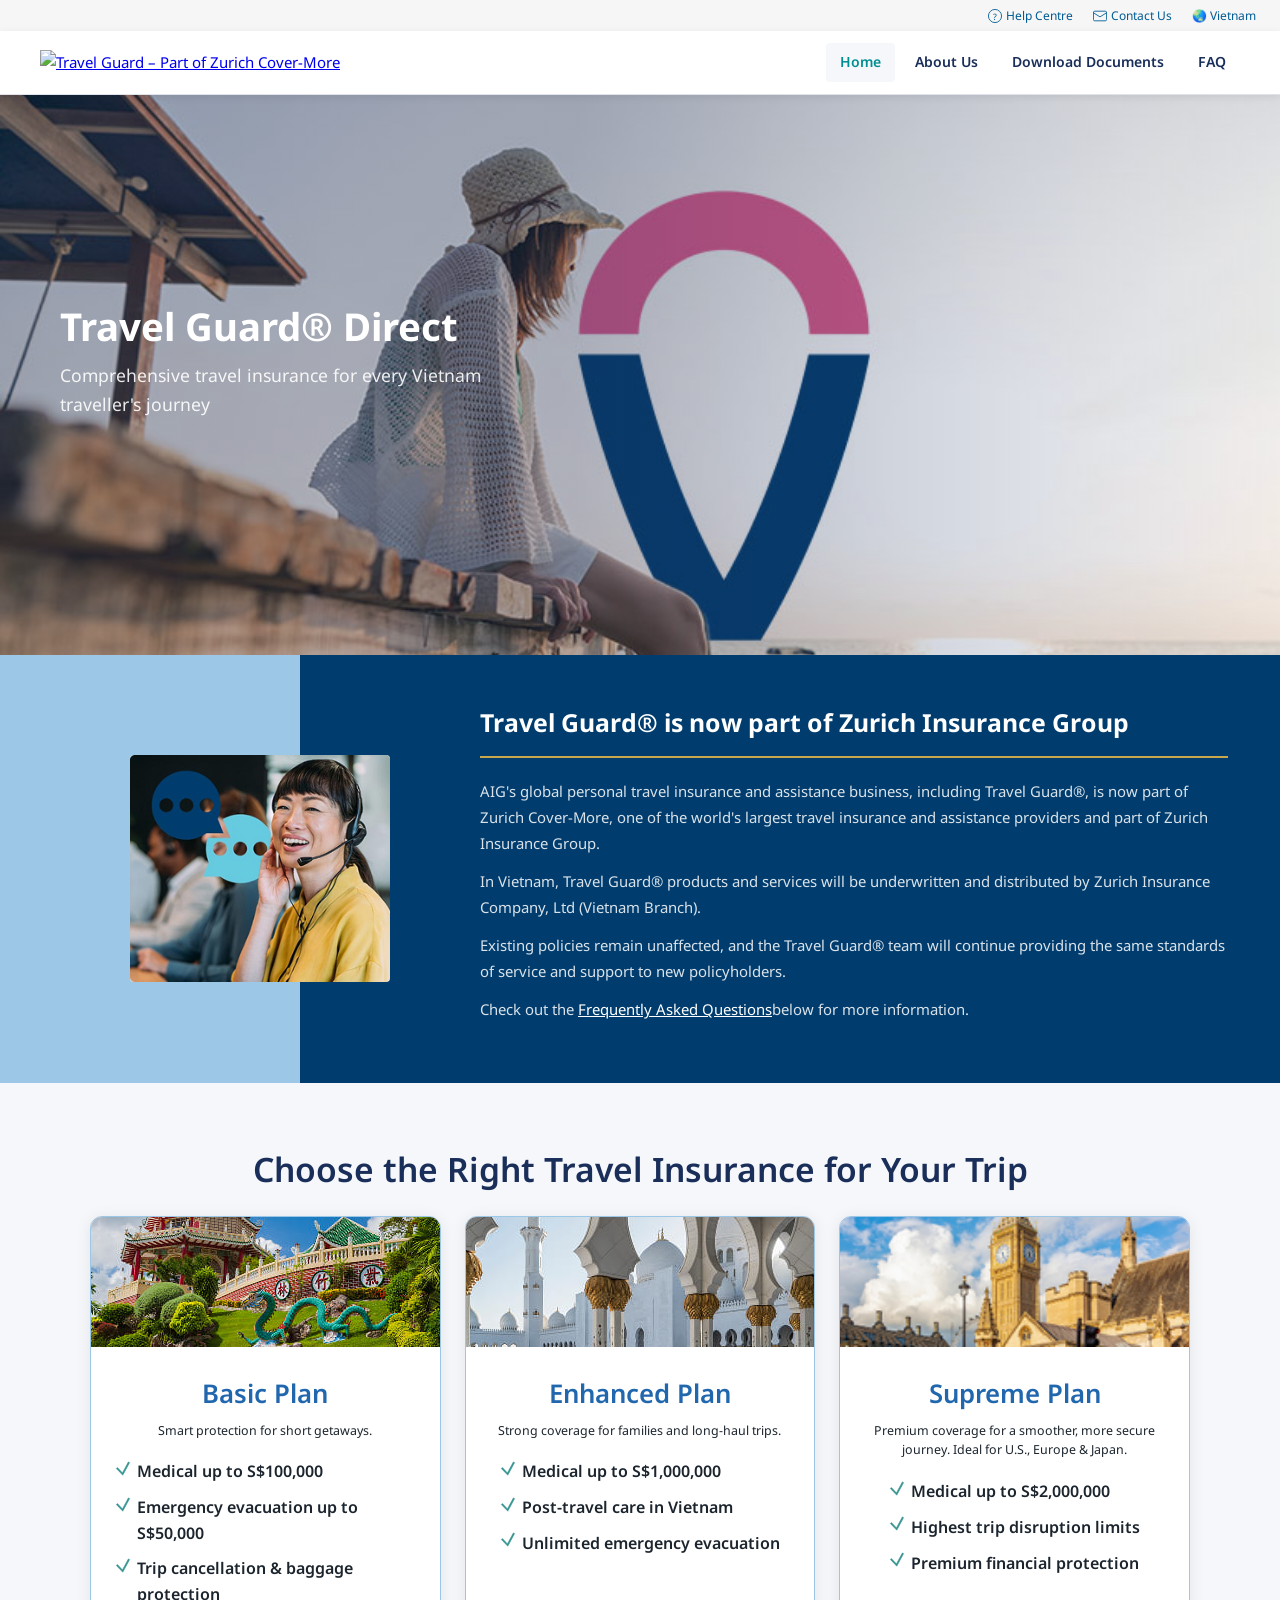
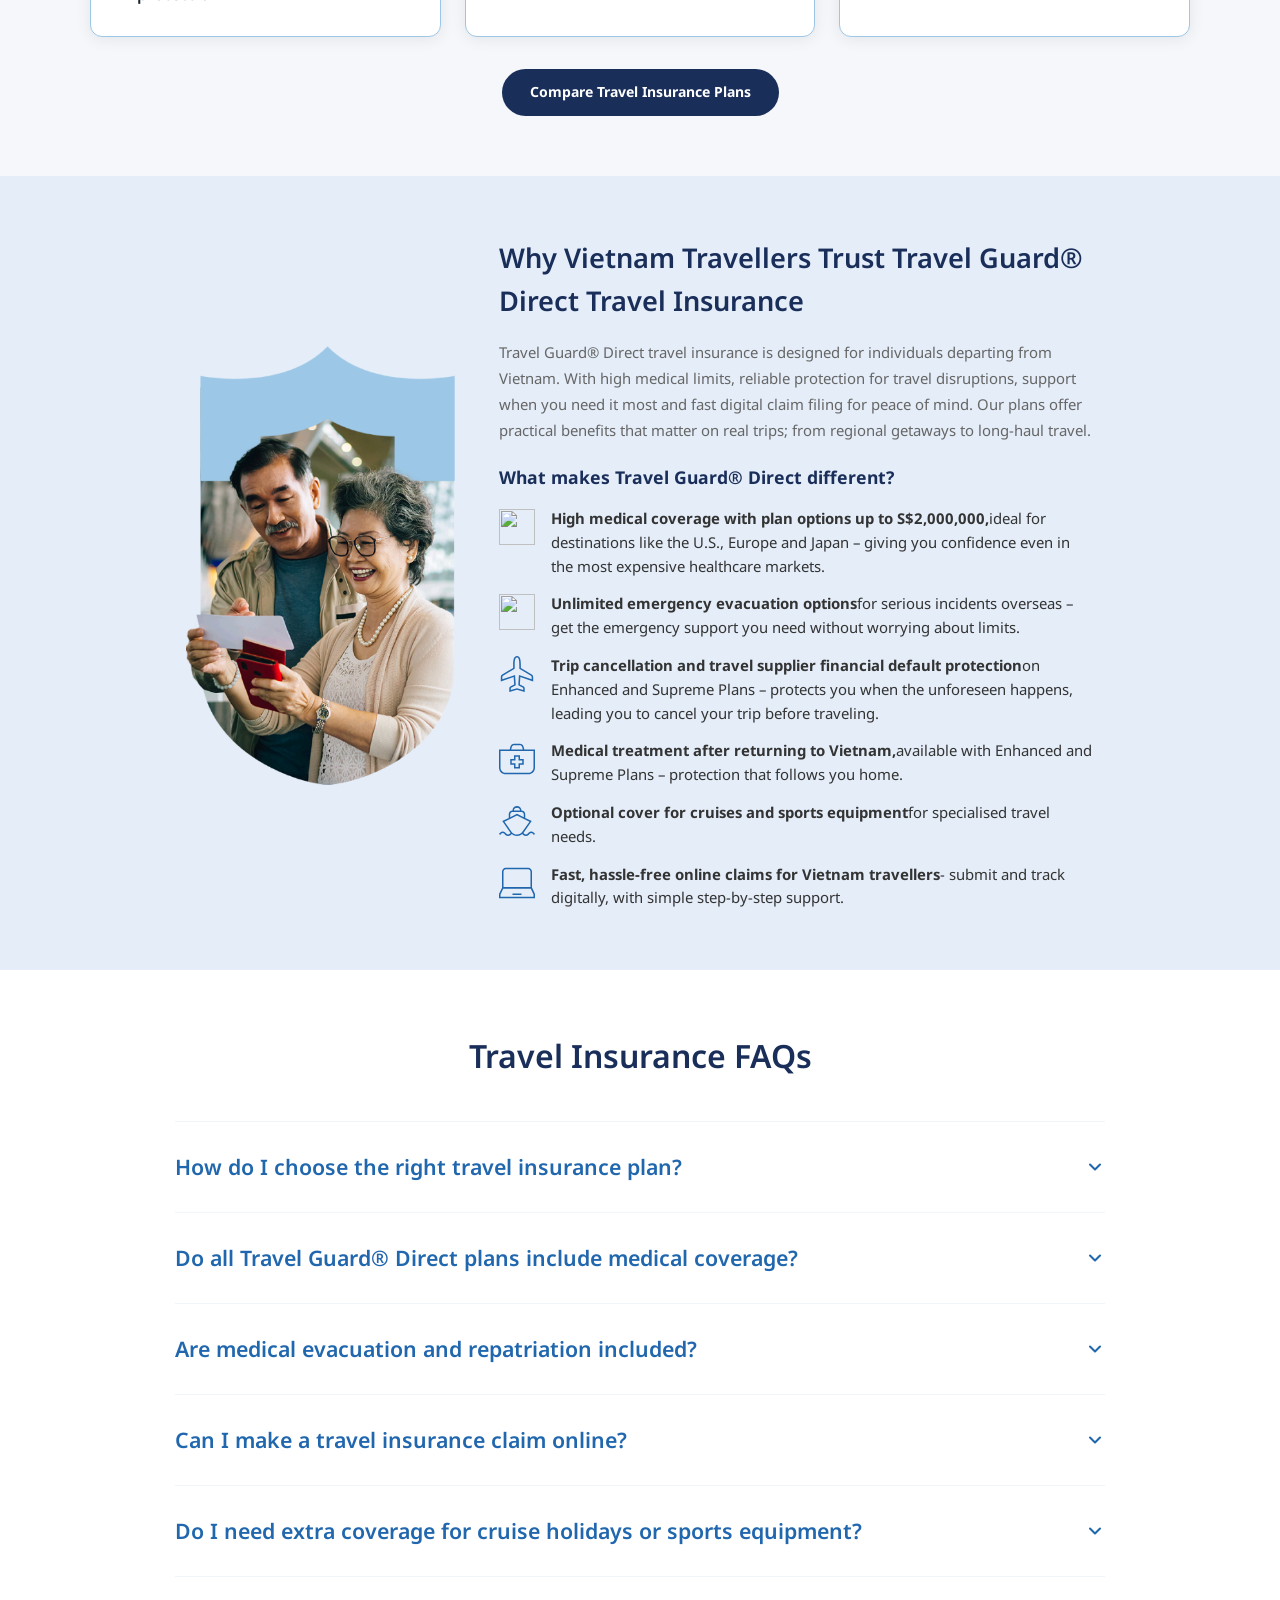
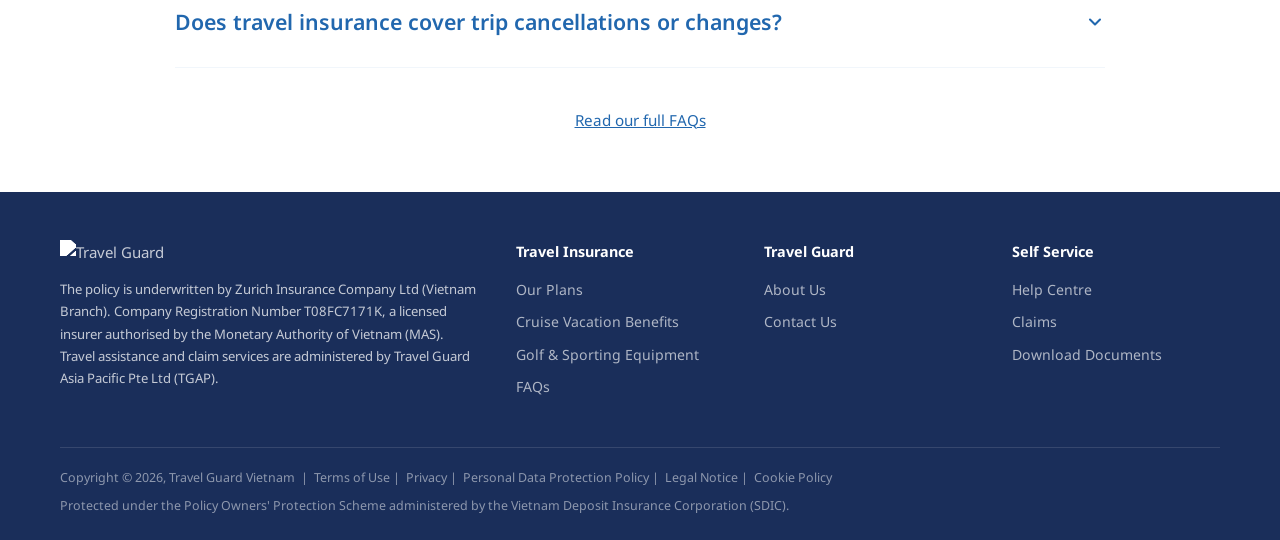
==== index.html @ 767e8b76 "Initial commit - Zurich VN website" ====
<!doctype html>
<html lang="en">
  <head>
    <meta charset="UTF-8" />
    <meta name="viewport" content="width=device-width, initial-scale=1.0" />
    <title>Travel Guard® Direct – Travel Insurance Vietnam</title>
    <link rel="preconnect" href="https://fonts.googleapis.com" />
    <link rel="preconnect" href="https://fonts.gstatic.com" crossorigin />
    <link
      href="https://fonts.googleapis.com/css2?family=Noto+Sans:ital,wght@0,300;0,400;0,600;0,700;1,400&display=swap"
      rel="stylesheet"
    />
    <link rel="stylesheet" href="css/styles-min.css" />
  </head>
  <body>
    <div class="utility-bar">
      <a href="help.html"
        ><svg width="14" height="14" fill="currentColor" viewBox="0 0 16 16">
          <circle
            cx="8"
            cy="8"
            r="7.5"
            stroke="currentColor"
            stroke-width="1"
            fill="none"
          />
          <text
            x="8"
            y="12"
            text-anchor="middle"
            font-size="10"
            fill="currentColor"
          >
            ?
          </text></svg
        >Help Centre </a
      ><a href="contact.html"
        ><svg width="14" height="12" fill="currentColor" viewBox="0 0 16 12">
          <rect
            x=".5"
            y=".5"
            width="15"
            height="11"
            rx="1.5"
            stroke="currentColor"
            fill="none"
          />
          <path d="M0 2l8 5 8-5" stroke="currentColor" fill="none" /></svg
        >Contact Us </a
      ><span>🌏 Vietnam</span>
    </div>
    <header>
      <a class="logo" href="index.html"
        ><img
          src="https://www.travelguard.com.sg/content/dam/common-logos/zurich/CM_Travel_Guard_v_RGB.svg"
          alt="Travel Guard – Part of Zurich Cover-More" /></a
      ><button class="hamburger" onclick="toggleNav()" aria-label="Toggle menu">
        <span></span><span></span><span></span>
      </button>
      <nav id="main-nav">
        <a href="index.html" class="active">Home</a
        ><a href="about.html">About Us</a
        ><a href="documents.html">Download Documents</a
        ><a href="faq.html">FAQ</a>
      </nav>
    </header>
    <div class="hero">
      <div class="hero-content">
        <h1>Travel Guard® Direct</h1>
        <p>
          Comprehensive travel insurance for every Vietnam traveller's journey
        </p>
      </div>
    </div>
    <div class="zurich-banner">
      <div class="zurich-banner-left">
        <img src="/images/callcenter-image.jpeg" alt="Customer Service" />
      </div>
      <div class="zurich-banner-right">
        <h2>Travel Guard® is now part of Zurich Insurance Group</h2>
        <hr />
        <p>
          AIG's global personal travel insurance and assistance business,
          including Travel Guard®, is now part of Zurich Cover-More, one of the
          world's largest travel insurance and assistance providers and part of
          Zurich Insurance Group.
        </p>
        <p>
          In Vietnam, Travel Guard® products and services will be underwritten
          and distributed by Zurich Insurance Company, Ltd (Vietnam Branch).
        </p>
        <p>
          Existing policies remain unaffected, and the Travel Guard® team will
          continue providing the same standards of service and support to new
          policyholders.
        </p>
        <p>
          Check out the <a href="faq.html">Frequently Asked Questions</a>below
          for more information.
        </p>
      </div>
    </div>
    <div class="section section-light">
      <div style="max-width: 1100px; margin: 0 auto">
        <div class="center">
          <h2 class="section-title">
            Choose the Right Travel Insurance for Your Trip
          </h2>
        </div>
        <div class="plan-cards">
          <a class="plan-card" href="plans.html"
            ><img src="/images/card-basic-image.jpeg" alt="Basic Plan" />
            <div class="plan-card-body">
              <h3>Basic Plan</h3>
              <p>Smart protection for short getaways.</p>
              <ul>
                <li>Medical up to S$100,000</li>
                <li>Emergency evacuation up to S$50,000</li>
                <li>Trip cancellation &amp; baggage protection</li>
              </ul>
            </div></a
          ><a class="plan-card" href="plans.html"
            ><img src="/images/card-enhanced-image.jpeg" alt="Enhanced Plan" />
            <div class="plan-card-body">
              <h3>Enhanced Plan</h3>
              <p>Strong coverage for families and long-haul trips.</p>
              <ul>
                <li>Medical up to S$1,000,000</li>
                <li>Post-travel care in Vietnam</li>
                <li>Unlimited emergency evacuation</li>
              </ul>
            </div></a
          ><a class="plan-card" href="plans.html"
            ><img src="/images/card-supreme-image.jpeg" alt="Supreme Plan" />
            <div class="plan-card-body">
              <h3>Supreme Plan</h3>
              <p>
                Premium coverage for a smoother, more secure journey. Ideal for
                U.S., Europe &amp; Japan.
              </p>
              <ul>
                <li>Medical up to S$2,000,000</li>
                <li>Highest trip disruption limits</li>
                <li>Premium financial protection</li>
              </ul>
            </div></a
          >
        </div>
        <div style="text-align: center; margin-top: 32px">
          <a class="btn btn-navy" href="plans.html"
            >Compare Travel Insurance Plans</a
          >
        </div>
      </div>
    </div>
    <div class="why-trust-section">
      <div class="why-trust-img">
        <img src="/images/ticketcouple-shield.png" alt="Vietnam Travellers" />
      </div>
      <div class="why-trust-content">
        <h2 class="section-title">
          Why Vietnam Travellers Trust Travel Guard® Direct Travel Insurance
        </h2>
        <p class="why-trust-desc">
          Travel Guard® Direct travel insurance is designed for individuals
          departing from Vietnam. With high medical limits, reliable protection
          for travel disruptions, support when you need it most and fast digital
          claim filing for peace of mind. Our plans offer practical benefits
          that matter on real trips; from regional getaways to long-haul travel.
        </p>
        <h3 class="why-trust-subtitle">
          What makes Travel Guard® Direct different?
        </h3>
        <ul class="why-trust-list">
          <li>
            <img
              src="https://www.travelguard.com.sg/content/purchase/travelguard/sg/en/home/_jcr_content/root/container/container_780211088_/container/container_copy_copy/image.coreimg.svg/1767691770346/icon-medical.svg"
              alt=""
            />
            <div>
              <strong
                >High medical coverage with plan options up to
                S$2,000,000,</strong
              >ideal for destinations like the U.S., Europe and Japan – giving
              you confidence even in the most expensive healthcare markets.
            </div>
          </li>
          <li>
            <img
              src="https://www.travelguard.com.sg/content/purchase/travelguard/sg/en/home/_jcr_content/root/container/container_780211088_/container/container_copy_copy_/image_copy.coreimg.svg/1769182542727/icon-safe.svg"
              alt=""
            />
            <div>
              <strong>Unlimited emergency evacuation options</strong>for serious
              incidents overseas – get the emergency support you need without
              worrying about limits.
            </div>
          </li>
          <li>
            <img src="/images/icons/icon-plane.svg" alt="" />
            <div>
              <strong
                >Trip cancellation and travel supplier financial default
                protection</strong
              >on Enhanced and Supreme Plans – protects you when the unforeseen
              happens, leading you to cancel your trip before traveling.
            </div>
          </li>
          <li>
            <img src="/images/icons/icon-medical.svg" alt="" />
            <div>
              <strong>Medical treatment after returning to Vietnam,</strong
              >available with Enhanced and Supreme Plans – protection that
              follows you home.
            </div>
          </li>
          <li>
            <img src="/images/icons/icon-ship.svg" alt="" />
            <div>
              <strong>Optional cover for cruises and sports equipment</strong
              >for specialised travel needs.
            </div>
          </li>
          <li>
            <img src="/images/icons/icon-laptop.svg" alt="" />
            <div>
              <strong
                >Fast, hassle-free online claims for Vietnam travellers</strong
              >- submit and track digitally, with simple step-by-step support.
            </div>
          </li>
        </ul>
      </div>
    </div>
    <div class="section" style="background: #fff; padding: 60px 30px">
      <h2
        class="section-title center"
        style="font-size: 2rem; margin-bottom: 40px"
      >
        Travel Insurance FAQs
      </h2>
      <div class="faq-list">
        <div class="faq-item">
          <button class="faq-question" onclick="toggleFaq(this)">
            How do I choose the right travel insurance plan?
            <svg
              class="faq-icon"
              viewBox="0 0 24 24"
              fill="none"
              stroke="currentColor"
              stroke-width="2.5"
              stroke-linecap="round"
              stroke-linejoin="round"
            >
              <polyline points="6 9 12 15 18 9" />
            </svg>
          </button>
          <div class="faq-answer">
            When comparing travel insurance plans, consider your destination,
            trip value and travel style.<br /><br />For regional getaways, the
            Basic Plan offers essential protection at a budget-friendly
            price.<br />For long-haul trips or family holidays, the Enhanced
            Plan provides higher medical limits and coverage for interruptions
            or financial default.<br />For premium travel, cruises and luxury
            itineraries, the Supreme Plan offers the highest medical limits and
            the broadest financial protection.
          </div>
        </div>
        <div class="faq-item">
          <button class="faq-question" onclick="toggleFaq(this)">
            Do all Travel Guard® Direct plans include medical coverage?
            <svg
              class="faq-icon"
              viewBox="0 0 24 24"
              fill="none"
              stroke="currentColor"
              stroke-width="2.5"
              stroke-linecap="round"
              stroke-linejoin="round"
            >
              <polyline points="6 9 12 15 18 9" />
            </svg>
          </button>
          <div class="faq-answer">
            Yes. All plans include overseas medical coverage, with increasing
            limits from S$100,000 (Basic) to S$1,000,000 (Enhanced) and
            S$2,000,000 (Supreme) for travellers under age 70. Higher tiers also
            include extra benefits such as post-travel medical treatment in
            Vietnam.
          </div>
        </div>
        <div class="faq-item">
          <button class="faq-question" onclick="toggleFaq(this)">
            Are medical evacuation and repatriation included?
            <svg
              class="faq-icon"
              viewBox="0 0 24 24"
              fill="none"
              stroke="currentColor"
              stroke-width="2.5"
              stroke-linecap="round"
              stroke-linejoin="round"
            >
              <polyline points="6 9 12 15 18 9" />
            </svg>
          </button>
          <div class="faq-answer">
            Yes. All plans include emergency medical evacuation. The Enhanced
            and Supreme Plans offer unlimited evacuation coverage, which can be
            especially important for cruises, remote destinations or countries
            with high healthcare costs.
          </div>
        </div>
        <div class="faq-item">
          <button class="faq-question" onclick="toggleFaq(this)">
            Can I make a travel insurance claim online?
            <svg
              class="faq-icon"
              viewBox="0 0 24 24"
              fill="none"
              stroke="currentColor"
              stroke-width="2.5"
              stroke-linecap="round"
              stroke-linejoin="round"
            >
              <polyline points="6 9 12 15 18 9" />
            </svg>
          </button>
          <div class="faq-answer">
            Yes. All plans include fast, hassle-free online claims support. You
            can submit and track your claim digitally, making it quick and
            convenient for Vietnam travellers.
          </div>
        </div>
        <div class="faq-item">
          <button class="faq-question" onclick="toggleFaq(this)">
            Do I need extra coverage for cruise holidays or sports equipment?
            <svg
              class="faq-icon"
              viewBox="0 0 24 24"
              fill="none"
              stroke="currentColor"
              stroke-width="2.5"
              stroke-linecap="round"
              stroke-linejoin="round"
            >
              <polyline points="6 9 12 15 18 9" />
            </svg>
          </button>
          <div class="faq-answer">
            Certain cruise travel and sporting activities may require an
            optional upgrade. The Enhanced and Supreme Plans offer optional
            protection for cruises and specialised sports equipment for
            travellers who need premium coverage.
          </div>
        </div>
        <div class="faq-item">
          <button class="faq-question" onclick="toggleFaq(this)">
            Does travel insurance cover trip cancellations or changes?
            <svg
              class="faq-icon"
              viewBox="0 0 24 24"
              fill="none"
              stroke="currentColor"
              stroke-width="2.5"
              stroke-linecap="round"
              stroke-linejoin="round"
            >
              <polyline points="6 9 12 15 18 9" />
            </svg>
          </button>
          <div class="faq-answer">
            Yes. All plans include coverage for pre-departure trip cancellation.
            The Enhanced and Supreme Plans also include trip alterations, trip
            interruption and travel supplier financial default — providing
            protection for more complex or prepaid travel plans.
          </div>
        </div>
      </div>
      <div style="text-align: center; margin-top: 40px">
        <a
          href="faq.html"
          style="color: #2167ae; font-size: 0.95rem; text-decoration: underline"
          >Read our full FAQs</a
        >
      </div>
    </div>
    <footer>
      <div class="footer-grid">
        <div class="footer-brand">
          <img
            src="https://www.travelguard.com.sg/content/dam/common-logos/zurich/CM_Travel_Guard_v_RGB.svg"
            alt="Travel Guard"
          />
          <p>
            The policy is underwritten by Zurich Insurance Company Ltd (Vietnam
            Branch). Company Registration Number T08FC7171K, a licensed insurer
            authorised by the Monetary Authority of Vietnam (MAS). Travel
            assistance and claim services are administered by Travel Guard Asia
            Pacific Pte Ltd (TGAP).
          </p>
        </div>
        <div class="footer-col">
          <h5>Travel Insurance</h5>
          <ul>
            <li><a href="plans.html">Our Plans</a></li>
            <li><a href="plans.html">Cruise Vacation Benefits</a></li>
            <li><a href="plans.html">Golf &amp; Sporting Equipment</a></li>
            <li><a href="faq.html">FAQs</a></li>
          </ul>
        </div>
        <div class="footer-col">
          <h5>Travel Guard</h5>
          <ul>
            <li><a href="about.html">About Us</a></li>
            <li><a href="contact.html">Contact Us</a></li>
          </ul>
        </div>
        <div class="footer-col">
          <h5>Self Service</h5>
          <ul>
            <li><a href="help.html">Help Centre</a></li>
            <li><a href="claims.html">Claims</a></li>
            <li><a href="documents.html">Download Documents</a></li>
          </ul>
        </div>
      </div>
      <div class="footer-bottom">
        <p>
          Copyright &copy; 2026, Travel Guard Vietnam &nbsp;|&nbsp;
          <a href="#">Terms of Use</a>&nbsp;|&nbsp;
          <a href="#">Privacy</a>&nbsp;|&nbsp;
          <a href="#">Personal Data Protection Policy</a>&nbsp;|&nbsp;
          <a href="#">Legal Notice</a>&nbsp;|&nbsp;
          <a href="#">Cookie Policy</a>
        </p>
        <p style="margin-top: 8px">
          Protected under the Policy Owners' Protection Scheme administered by
          the Vietnam Deposit Insurance Corporation (SDIC).
        </p>
      </div>
    </footer>
    <script>
      function toggleFaq(btn) {
        const item = btn.closest(".faq-item");
        const isOpen = item.classList.contains("open");
        item
          .closest(".faq-list, .section")
          .querySelectorAll(".faq-item.open")
          .forEach((i) => i.classList.remove("open"));
        if (!isOpen) item.classList.add("open");
      }
      function toggleNav() {
        const nav = document.getElementById("main-nav");
        const header = document.querySelector("header");
        nav.classList.toggle("open");
        header.classList.toggle("nav-open");
      }
      document
        .getElementById("main-nav")
        .addEventListener("click", function (e) {
          if (e.target.tagName === "A") {
            this.classList.remove("open");
            document.querySelector("header").classList.remove("nav-open");
          }
        });
    </script>
  </body>
</html>
---- css/styles-min.css ----
@import url('https://fonts.googleapis.com/css2?family=Noto+Sans:ital,wght@0,300;0,400;0,600;0,700;1,400&display=swap');@font-face{font-family:'Hinge Icons';src:url('/fonts/hinge-icons.woff') format('woff'),url('/fonts/hinge-icons.ttf') format('truetype');font-weight:normal;font-style:normal;}*,*::before,*::after{box-sizing:border-box;margin:0;padding:0}:root{--navy:#1a2e5a;--teal:#00b5b8;--teal-dark:#008f91;--light-bg:#f5f7fa;--border:#e0e4ea;--text:#333;--text-muted:#666;--white:#fff;}body{font-family:'Noto Sans',Arial,sans-serif;color:var(--text);font-size:15px;line-height:1.6;background:#fff}.utility-bar{background:#F6F6F6;color:rgb(0,91,148);font-size:12px;padding:6px 24px;display:flex;justify-content:flex-end;gap:20px;align-items:center;}.utility-bar a{color:rgb(0,91,148);text-decoration:none;display:flex;align-items:center;gap:4px}.utility-bar a:hover{text-decoration:underline}header{background:#fff;border-bottom:1px solid var(--border);padding:12px 40px;display:flex;align-items:center;justify-content:space-between;position:sticky;top:0;z-index:100;box-shadow:0 2px 8px rgba(0,0,0,.08);}.logo img{height:60px}nav{display:flex;gap:6px;align-items:center}nav a{text-decoration:none;color:var(--navy);font-weight:600;font-size:14px;padding:8px 14px;border-radius:4px;transition:background .2s;cursor:pointer;}nav a:hover,nav a.active{background:var(--light-bg);color:var(--teal-dark)}.hero{background:url('/images/singapore-dtc-hero.jpg') center 20%/cover no-repeat;min-height:560px;display:flex;align-items:center;position:relative;}.hero::before{content:'';position:absolute;inset:0;background:linear-gradient(to right,rgba(26,46,90,.32) 45%,rgba(26,46,90,.05));}.hero-content{position:relative;color:#fff;padding:60px 60px;max-width:580px;}.hero-content h1{font-size:2.4rem;font-weight:700;line-height:1.2;margin-bottom:12px}.hero-content p{font-size:1.1rem;opacity:.9;margin-bottom:28px}.btn{display:inline-block;padding:12px 28px;border-radius:50px;font-weight:700;font-size:14px;cursor:pointer;text-decoration:none;border:none;transition:all .2s;}.btn-teal{background:var(--teal);color:#fff}.btn-teal:hover{background:var(--teal-dark)}.btn-outline{background:transparent;border:2px solid var(--navy);color:var(--navy)}.btn-outline:hover{background:var(--navy);color:#fff}.btn-navy{background:var(--navy);color:#fff}.btn-navy:hover{opacity:.88}.section{padding:60px 60px}.section-light{background:var(--light-bg)}.section-navy{background:var(--navy);color:#fff}.section-title{font-size:2.1rem;font-weight:600;color:var(--navy);margin-bottom:8px}.section-subtitle{font-size:1rem;color:var(--text-muted);margin-bottom:36px;max-width:700px}.section-navy .section-title{color:#fff}.section-navy .section-subtitle{color:rgba(255,255,255,.75)}.center{text-align:center;margin-left:auto;margin-right:auto}.zurich-banner{display:grid;grid-template-columns:300px 1fr;min-height:340px;position:relative;width:100%;gap:0;background:#003D6E;}.zurich-banner-left{background:#9CC7E6;position:relative;display:flex;align-items:center;justify-content:flex-end;overflow:visible;}.zurich-banner-left img{position:absolute;right:-90px;width:260px;height:auto;z-index:2;border-radius:4px;}.zurich-banner-right{background:#003D6E;padding:48px 52px 48px 180px;display:flex;flex-direction:column;justify-content:center;}.zurich-banner-right h2{font-size:1.55rem;color:#fff;margin-bottom:14px;font-weight:700}.zurich-banner-right hr{border:none;border-top:2px solid #c8a84b;margin-bottom:20px}.zurich-banner-right p{color:rgba(255,255,255,.85);font-size:.93rem;line-height:1.75;margin-bottom:12px}.zurich-banner-right a{color:#fff;text-decoration:underline}@media (max-width:768px){.zurich-banner{display:flex;flex-direction:column}.zurich-banner-left{background:#003D6E;justify-content:center;align-items:center;padding:32px 40px 0;height:auto;overflow:hidden}.zurich-banner-left img{position:static;width:100%;max-width:320px;right:auto;border-radius:6px;display:block;margin:0 auto}.zurich-banner-right{background:#003D6E;padding:8px 24px 36px}}.plan-cards{display:grid;grid-template-columns:repeat(3,1fr);gap:24px;margin-top:20px}.plan-card{background:#fff;border-radius:12px;overflow:hidden;box-shadow:0 2px 16px rgba(0,0,0,.08);border:1px solid #9CC7E6;transition:border-color .2s,transform .2s;text-decoration:none;color:inherit;}.plan-card:hover{border-color:var(--teal);transform:translateY(-4px)}.plan-card img{width:100%;height:130px;object-fit:cover}.plan-card-body{padding:20px 24px 24px;text-align:center}.plan-card-body h3{font-size:1.611rem;color:#2167AE;margin-bottom:6px;font-weight:600}.plan-card-body p{font-size:.778rem;color:#1c252e;margin-bottom:14px}.plan-card-body ul{list-style:none;font-size:1rem;color:#1c252e;display:table;margin:0 auto}.plan-card-body ul li{padding:5px 0;padding-left:22px;position:relative;font-weight:600;text-align:left}.plan-card-body ul li::before{content:'';position:absolute;left:0;top:6px;width:16px;height:16px;background:url('/images/icons/Tick2.svg') center/contain no-repeat;}.why-trust-section{display:flex;flex-direction:row;gap:30px;align-items:center;justify-content:center;background:#e4edf8;padding:60px 30px;}.why-trust-img{flex:0 1 calc(25% - 22.5px);min-width:200px;}.why-trust-img img{width:100%;height:auto;display:block}.why-trust-content{flex:0 1 calc(50% - 15px);min-width:0}.why-trust-content .section-title{font-size:1.7rem;margin-bottom:16px}.why-trust-desc{font-size:.93rem;color:var(--text-muted);line-height:1.75;margin-bottom:20px}.why-trust-subtitle{font-size:1.1rem;font-weight:700;color:var(--navy);margin-bottom:16px}.why-trust-list{list-style:none;display:flex;flex-direction:column;gap:14px}.why-trust-list li{display:flex;gap:16px;align-items:flex-start;font-size:.93rem;color:var(--text);line-height:1.6}.why-trust-list li img{width:36px;height:36px;flex-shrink:0;margin-top:2px}@media (max-width:768px){.why-trust-section{flex-direction:column;padding:36px 20px;gap:20px}.why-trust-img{width:200px;align-self:center}.why-trust-content{max-width:100%}}.faq-list{max-width:930px;margin:0 auto}.faq-item{border-top:1px solid #f1f6fb}.faq-item:last-child{border-bottom:1px solid #f1f6fb}.faq-question{width:100%;text-align:left;background:none;border:none;padding:30px 60px 30px 0;font-size:1.333rem;font-weight:600;color:#2167AE;cursor:pointer;display:flex;justify-content:space-between;align-items:center;font-family:inherit;line-height:1.4;position:relative;}.faq-question:hover{color:var(--navy)}.faq-question .faq-icon{position:absolute;right:0;top:50%;transform:translateY(-50%);width:20px;height:20px;flex-shrink:0;color:#2167AE;transition:transform .3s;}.faq-item.open .faq-question .faq-icon{transform:translateY(-50%) rotate(180deg)}.faq-answer{display:none;padding:0 0 24px;font-size:.95rem;color:var(--text-muted);line-height:1.7}.faq-item.open .faq-answer{display:block}.faq-group-title{font-size:2.1rem;color:#003D6E;font-weight:600;margin:48px 0 8px}.faq-page-hero{background:#fff;text-align:center;padding:56px 30px 32px}.faq-page-hero h1{font-size:2.4rem;color:#003D6E;font-weight:700;margin-bottom:16px;max-width:860px;margin-left:auto;margin-right:auto}.faq-page-hero p{color:var(--text-muted);font-size:1rem;margin-bottom:28px}.faq-page-nav{font-size:.88rem}.faq-page-nav strong{display:block;font-weight:700;color:var(--navy);letter-spacing:.05em;margin-bottom:6px}.faq-page-nav a{color:#2167AE;text-decoration:underline}.faq-content-section{background:#f1f6fc;padding:0 30px 60px}.faq-content-inner{max-width:930px;margin:0 auto}.plane-divider{display:flex;align-items:center;width:88%;margin:0;position:relative;margin-top:-27px;}.plane-divider-line{flex:1;height:11.5px;background:#64C5B9;}.plane-divider-img{width:80px;height:auto;margin-left:-4px;filter:none;}.plans-hero{background:url('/images/tgplans_featured.jpg') center/cover no-repeat;min-height:280px;display:flex;align-items:center;justify-content:center;text-align:center;position:relative;}.plans-hero::before{content:'';position:absolute;inset:0;background:rgba(0,40,90,.55)}.plans-hero-content{position:relative;z-index:1;color:#fff;padding:0 40px}.plans-hero-content h1{font-size:2.4rem;font-weight:700;margin-bottom:0}.plans-intro{text-align:center;padding:52px 40px 36px;background:#fff}.plans-intro h2{font-size:1.75rem;color:var(--navy);font-weight:700;margin-bottom:14px}.plans-intro p{color:var(--text-muted);max-width:780px;margin:0 auto;font-size:.97rem;line-height:1.7}.plan-detail-wrap.bg-grey{background:#f5f7fa}.plan-detail{display:grid;grid-template-columns:300px 1fr;gap:60px;align-items:start;padding:60px;max-width:1220px;margin-left:auto;margin-right:auto}.plan-detail-left{text-align:center}.plan-detail-left img{width:260px;height:auto;object-fit:cover;display:block;margin:0 auto 20px;border-radius:8px}.plan-detail-left.plan-img-circle img{height:260px;border-radius:50%}.plan-detail-left h2{font-size:2.111rem;color:#003D6E;font-weight:600;margin-bottom:6px}.plan-detail-left h3{font-size:1.333rem;color:#003D6E;font-weight:400;margin-bottom:14px}.plan-detail-left p{font-size:1rem;color:var(--text-muted);line-height:1.65}.plan-detail-right h3.plan-why{font-size:1.611rem;line-height:1.65;color:#003D6E;font-weight:700;margin-bottom:4px}.plan-detail-right p.plan-benefits-label{font-size:1.167rem;color:#003D6E;font-weight:700;margin-bottom:20px}.plan-icon-list{display:flex;flex-direction:column;gap:18px}.plan-icon-item{display:flex;align-items:flex-start;gap:16px}.plan-icon-item img{width:32px;height:32px;flex-shrink:0;margin-top:2px}.plan-icon-item p{font-size:1rem;color:#003D6E;line-height:1.55;margin:0}.compare-section{padding:60px 40px;background:#fff}.compare-section-inner{max-width:1100px;margin:0 auto}.compare-section h2{font-size:1.75rem;color:var(--navy);text-align:center;font-weight:700;margin-bottom:8px}.compare-section .compare-sub{text-align:center;color:var(--text-muted);font-size:.95rem;margin-bottom:28px}.compare-section .compare-desc{text-align:center;color:var(--text-muted);font-size:.9rem;max-width:700px;margin:0 auto 36px;line-height:1.6}.compare-cards{display:grid;grid-template-columns:1fr 1fr 1fr;gap:28px}.compare-card{border:1px solid #9CC7E6;border-radius:4px;overflow:hidden}.compare-card-img img{width:100%;height:160px;object-fit:cover;display:block}.compare-card-body{padding:20px}.compare-card-body h3{font-size:1.611rem;color:#2167AE;font-weight:700;text-align:center;margin-bottom:4px}.compare-card-body p.card-sub{font-size:.778rem;color:var(--text-muted);text-align:center;margin-bottom:16px}.compare-card-checklist{list-style:none;margin-bottom:0}.compare-card-checklist li{display:flex;align-items:flex-start;gap:10px;font-size:.88rem;padding:6px 0;border-bottom:1px solid #f1f6fb;line-height:1.4}.compare-card-checklist li:last-child{border-bottom:none}.compare-card-checklist li img{width:16px;height:16px;flex-shrink:0;margin-top:2px}.compare-card-popular{background:#003D6E;color:#fff;font-size:.88rem;font-weight:600;padding:10px 20px;text-align:center}.compare-coverage-row{padding:12px 20px;border-bottom:1px solid #f1f6fb;text-align:center}.compare-coverage-row:last-child{border-bottom:none}.compare-coverage-row .cov-name{font-size:.88rem;color:#2167AE;font-weight:700;margin-bottom:3px}.compare-coverage-row .cov-val{font-size:.82rem;color:var(--text-muted);display:flex;align-items:center;justify-content:center;gap:5px}.compare-coverage-row .cov-val.not-included{color:#c00}.tick{color:var(--teal);font-weight:700}.cross{color:#c00}.compare-med-header{background:#003D6E;color:#fff;font-size:.88rem;font-weight:600;padding:10px 20px;text-align:center}.cat-row td{font-weight:700;color:var(--navy);background:#eef2f8!important;font-size:.88rem;text-transform:uppercase;letter-spacing:.5px}.docs-page-wrap{max-width:860px;margin:0 auto;padding:60px 30px}.docs-page-wrap h1{font-size:1.9rem;font-weight:700;color:var(--navy);margin-bottom:8px}.docs-page-wrap .docs-subtitle{color:var(--text-muted);font-size:.95rem;margin-bottom:48px}.docs-group{margin-bottom:44px}.docs-group-title{font-size:1.1rem;font-weight:700;color:var(--navy);margin-bottom:20px;padding-bottom:10px;border-bottom:2px solid #eef4fb}.doc-item{display:flex;align-items:center;gap:18px;padding:14px 0;border-bottom:1px solid #f1f6fb;cursor:pointer;text-decoration:none;}.doc-item:last-child{border-bottom:none}.doc-item:hover .doc-item-name{color:#2167AE;text-decoration:underline}.doc-item img,.doc-item svg{width:36px;height:36px;flex-shrink:0}.doc-item-name{font-weight:700;color:var(--navy);font-size:.95rem}.doc-info p{color:var(--text-muted);font-size:.82rem}.doc-info .doc-size{color:var(--teal-dark);font-size:.8rem;font-weight:600}.claims-page-wrap{max-width:760px;margin:0 auto;padding:60px 30px}.claims-page-wrap h1{font-size:1.9rem;font-weight:700;color:var(--navy);margin-bottom:28px}.claims-expect-item{display:flex;align-items:flex-start;gap:18px;margin-bottom:22px}.claims-expect-item img{width:36px;height:36px;flex-shrink:0;margin-top:2px}.claims-expect-item p{font-size:.95rem;color:var(--text-muted);line-height:1.6;margin:0}.claims-expect-item p strong{color:var(--navy)}.claims-docs-section{margin-top:48px}.claims-docs-section h2{font-size:1.4rem;font-weight:700;color:var(--navy);margin-bottom:8px}.claims-docs-section>p{font-size:.95rem;color:var(--text-muted);margin-bottom:20px}.claims-docs-section h3{font-size:1rem;font-weight:700;color:#2167AE;margin-bottom:10px}.claims-docs-section ul{list-style:disc;padding-left:24px}.claims-docs-section ul li{font-size:.95rem;color:#2167AE;margin-bottom:6px}.contact-hero{display:flex;background:#003D6E;min-height:240px;overflow:hidden}.contact-hero-img{flex-shrink:0;width:33%;background:url('/images/contact_featured.png') center/cover no-repeat}.contact-hero-img img{display:none}.contact-hero-text{padding:48px 56px;display:flex;flex-direction:column;justify-content:center}.contact-hero-text .back-link{color:rgba(255,255,255,.8);font-size:.9rem;text-decoration:none;margin-bottom:16px;display:inline-block}.contact-hero-text .back-link:hover{color:#fff}.contact-hero-text h1{color:#fff;font-size:2.667rem;font-weight:600;margin-bottom:10px}.contact-hero-text p{color:rgba(255,255,255,.85);font-size:1rem}.contact-form-wrap{max-width:900px;margin:0 auto;padding:60px 30px}.contact-form-wrap h2{color:var(--navy);font-size:1.7rem;font-weight:700;margin-bottom:12px}.contact-form-wrap .form-intro{color:var(--text-muted);font-size:.93rem;margin-bottom:6px}.contact-form-wrap .form-intro a{color:#2167AE}.contact-form-wrap .required-note{font-size:.88rem;color:var(--text-muted);margin-bottom:28px}.contact-form-wrap .required-note span{color:#c00}.cf-row{display:grid;grid-template-columns:1fr 1fr;gap:20px;margin-bottom:20px}.cf-field{display:flex;flex-direction:column}.cf-field label{font-weight:600;font-size:.9rem;color:var(--navy);margin-bottom:6px}.cf-field label span{color:#c00}.cf-field input,.cf-field select,.cf-field textarea{width:100%;padding:10px 14px;border:1px solid #ccc;font-size:.93rem;font-family:inherit;color:var(--text);background:#fff;box-sizing:border-box;}.cf-field input:focus,.cf-field select:focus,.cf-field textarea:focus{outline:none;border-color:#2167AE}.cf-field textarea{height:130px;resize:vertical}.cf-divider{border:none;border-top:1px solid #2167AE;margin:8px 0 24px}.cf-full{margin-bottom:20px}.cf-full label{display:block;font-weight:600;font-size:.9rem;color:var(--navy);margin-bottom:6px}.cf-full label span{color:#c00}.cf-full input,.cf-full select,.cf-full textarea{width:100%;padding:10px 14px;border:1px solid #ccc;font-size:.93rem;font-family:inherit;color:var(--text);box-sizing:border-box;}.cf-full textarea{height:130px;resize:vertical}.cf-consent{margin:20px 0;font-size:.88rem}.cf-consent p{font-weight:700;color:var(--navy);margin-bottom:10px}.cf-consent p span{color:#c00}.cf-consent label{display:flex;align-items:flex-start;gap:10px;color:var(--text-muted);margin-bottom:10px;line-height:1.5;cursor:pointer}.cf-consent input[type=checkbox]{margin-top:2px;flex-shrink:0}.cf-consent a{color:#2167AE}.cf-submit{text-align:center;margin-top:24px}.cf-submit button{background:#003D6E;color:#fff;border:none;padding:14px 48px;font-size:1rem;font-weight:600;font-family:inherit;cursor:pointer;border-radius:40px;}.cf-submit button:hover{background:#002d54}.contact-support{background:#f6f6f6;padding:60px 30px}.contact-support-inner{max-width:900px;margin:0 auto}.contact-support-inner h2{font-size:1.9rem;color:var(--navy);font-weight:700;margin-bottom:32px}.contact-support-grid{display:grid;grid-template-columns:1fr 1fr;gap:40px 60px}.contact-support-item{display:flex;align-items:flex-start;gap:18px}.contact-support-item img{width:40px;height:40px;flex-shrink:0;margin-top:2px}.contact-support-item h3{font-size:1.05rem;color:var(--navy);font-weight:700;margin-bottom:8px}.contact-support-item a{color:#2167AE;text-decoration:none;display:block;font-size:.92rem}.contact-support-item a:hover{text-decoration:underline}.contact-support-item p{font-size:.92rem;color:var(--text-muted);line-height:1.6;margin-top:4px}.help-hero{background:url('/images/help-center_hero.jpg') center/cover no-repeat;min-height:200px;display:flex;align-items:center;justify-content:center;text-align:center;position:relative;}.help-hero::before{content:'';position:absolute;inset:0;background:rgba(10,40,80,.55)}.help-hero-content{position:relative;z-index:1;color:#fff;padding:60px 30px}.help-hero-content h1{color:#fff;font-size:2.5rem;font-weight:700;margin-bottom:12px}.help-hero-content p{color:rgba(255,255,255,.9);font-size:1.05rem}.help-in-this-section{background:#fff;text-align:center;padding:18px 30px;font-size:.85rem;border-bottom:1px solid #e8e8e8;}.help-in-this-section strong{display:block;font-weight:700;color:#333;letter-spacing:.05em;font-size:.78rem;margin-bottom:6px}.help-in-this-section a{color:#2167AE;text-decoration:none}.help-in-this-section a:hover{text-decoration:underline}.help-in-this-section span{color:#999;margin:0 6px}.help-tools-section{background:#eef4fb;padding:48px 30px}.help-tools-inner{max-width:900px;margin:0 auto;display:grid;grid-template-columns:1fr;gap:24px}.help-tool-card{background:#fff;border-radius:4px;padding:28px 32px;display:flex;align-items:flex-start;gap:20px;}.help-tool-card img{width:40px;height:40px;flex-shrink:0;margin-top:2px}.help-tool-card h2{color:#2167AE;font-size:1.15rem;font-weight:700;margin-bottom:10px}.help-tool-card ul{list-style:disc;padding-left:20px;color:var(--text-muted);font-size:.92rem;line-height:1.7}.help-tool-card p{color:var(--text-muted);font-size:.92rem;line-height:1.6}.help-faq-section{background:#fff;padding:60px 30px}.help-faq-section h2{font-size:1.9rem;color:var(--navy);font-weight:700;margin-bottom:32px}.help-faq-inner{max-width:930px;margin:0 auto}.help-faq-preview{max-width:760px;margin:0 auto}.help-faq-item{border-bottom:1px solid var(--border);padding:14px 0}.help-faq-item a{color:var(--navy);text-decoration:none;font-weight:600;font-size:.95rem}.help-faq-item a:hover{color:var(--teal-dark)}.help-support-section{background:#f6f6f6;padding:60px 30px}.help-support-section h2{font-size:1.9rem;color:var(--navy);font-weight:700;margin-bottom:32px}.help-support-inner{max-width:900px;margin:0 auto;display:grid;grid-template-columns:1fr 1fr;gap:40px 60px}.help-support-item{display:flex;align-items:flex-start;gap:18px}.help-support-item img{width:36px;height:36px;flex-shrink:0;margin-top:4px}.help-support-item h2{font-size:1.05rem;color:var(--navy);font-weight:700;margin-bottom:10px}.help-support-item a{color:#2167AE;text-decoration:none;display:block;font-size:.92rem}.help-support-item a:hover{text-decoration:underline}.help-support-item p{font-size:.92rem;color:var(--text-muted);line-height:1.6;margin-top:6px}footer{background:var(--navy);color:rgba(255,255,255,.75);padding:48px 60px 24px;}.footer-grid{display:grid;grid-template-columns:2fr 1fr 1fr 1fr;gap:40px;margin-bottom:40px}.footer-brand img{height:55px;filter:brightness(0) invert(1);margin-bottom:14px}.footer-brand p{font-size:.82rem;line-height:1.7}.footer-col h5{color:#fff;font-size:.9rem;margin-bottom:14px;font-weight:700}.footer-col ul{list-style:none}.footer-col ul li{margin-bottom:8px}.footer-col ul li a{color:rgba(255,255,255,.65);text-decoration:none;font-size:.88rem}.footer-col ul li a:hover{color:#fff}.footer-bottom{border-top:1px solid rgba(255,255,255,.12);padding-top:20px;font-size:.78rem;color:rgba(255,255,255,.5)}.footer-bottom a{color:rgba(255,255,255,.5);text-decoration:none}.footer-bottom a:hover{color:rgba(255,255,255,.8)}.about-hero{display:flex;background:#003D6E;min-height:240px;overflow:hidden;}.about-hero-img{flex-shrink:0;width:33%;background:url('/images/about_us.png') center/cover no-repeat}.about-hero-text{padding:48px 56px;display:flex;flex-direction:column;justify-content:center;color:#fff}.about-hero-text .back-link{color:rgba(255,255,255,.8);font-size:.9rem;text-decoration:none;margin-bottom:16px;display:inline-block;font-weight:600}.about-hero-text .back-link:hover{color:#fff}.about-hero-text h1{font-size:2.2rem;font-weight:700;margin-bottom:16px}.about-hero-text p{font-size:1.05rem;opacity:.85;max-width:700px}.about-content-wrap{max-width:900px;margin:0 auto;padding:60px 30px}.about-content-wrap h2{font-size:1.7rem;color:var(--navy);font-weight:700;margin-bottom:16px}.about-content-wrap p{color:var(--text-muted);font-size:.95rem;line-height:1.8;margin-bottom:12px}.about-stats{background:var(--light-bg);padding:40px 30px}.about-stats-inner{max-width:900px;margin:0 auto;display:grid;grid-template-columns:repeat(4,1fr);gap:24px}.about-stat{text-align:center}.about-stat h3{font-size:2rem;color:var(--teal-dark);font-weight:700}.about-stat p{font-size:.88rem;color:var(--text-muted)}.about-mission-grid{display:grid;grid-template-columns:1fr 1fr 1fr;gap:32px;margin-top:28px}.about-mission-item h3{font-size:1.05rem;color:var(--navy);font-weight:700;margin-bottom:8px}.about-mission-item p{font-size:.92rem;color:var(--text-muted);line-height:1.65}.hamburger{display:none;flex-direction:column;gap:5px;background:none;border:none;cursor:pointer;padding:4px;}.hamburger span{display:block;width:24px;height:2px;background:var(--navy);border-radius:2px;transition:all .3s;}.nav-open .hamburger span:nth-child(1){transform:translateY(7px) rotate(45deg)}.nav-open .hamburger span:nth-child(2){opacity:0}.nav-open .hamburger span:nth-child(3){transform:translateY(-7px) rotate(-45deg)}@media (max-width:768px){.utility-bar{font-size:11px;padding:6px 16px;gap:12px}header{padding:10px 16px;flex-wrap:wrap;position:sticky}.logo img{height:44px}.hamburger{display:flex}nav{display:none;flex-direction:column;width:100%;padding:8px 0 12px;border-top:1px solid var(--border);margin-top:8px;gap:2px}nav.open{display:flex}nav a{font-size:15px;padding:10px 8px}.section{padding:36px 16px}.section-title{font-size:1.35rem}.section-subtitle{font-size:.92rem}.hero{min-height:300px}.hero-content{padding:40px 20px}.hero-content h1{font-size:1.7rem}.hero-content p{font-size:.95rem}.zurich-banner{flex-direction:column;padding:28px 16px;gap:20px}.zurich-banner img{width:100%;max-width:100%;border-radius:8px}.plan-cards{grid-template-columns:1fr;gap:16px}.trust-grid{grid-template-columns:1fr;gap:20px}.faq-list{padding:0}.faq-question{font-size:.93rem}.plans-hero{padding:40px 20px}.plans-hero h1{font-size:1.6rem}.plans-intro{padding:32px 16px 12px}.plan-detail{grid-template-columns:1fr;padding:32px 16px;gap:20px}.plan-detail-img{display:flex;justify-content:center}.plan-detail-img img{max-width:200px}.compare-section{padding:36px 16px;overflow-x:auto}.compare-table{min-width:560px;font-size:.82rem}.compare-table th,.compare-table td{padding:10px 12px}.docs-page-wrap{padding:40px 20px}.claims-page-wrap{padding:40px 20px}.contact-hero{flex-direction:column}.contact-hero-img{display:none}.cf-row{grid-template-columns:1fr}.contact-support-grid{grid-template-columns:1fr;gap:28px}.help-support-inner{grid-template-columns:1fr;gap:24px}footer{padding:36px 16px 20px}.footer-grid{grid-template-columns:1fr;gap:24px}.about-hero{flex-direction:column}.about-hero-img{display:none}.about-hero-text{padding:48px 20px}.about-hero-text h1{font-size:1.7rem}.about-content-wrap{padding:40px 20px}.about-mission-grid{grid-template-columns:1fr;gap:20px}.about-stats{padding:28px 16px}.about-stats-inner{grid-template-columns:1fr 1fr;gap:16px}}@media (max-width:480px){.about-stats-inner{grid-template-columns:1fr 1fr}.hero-content h1{font-size:1.45rem}}
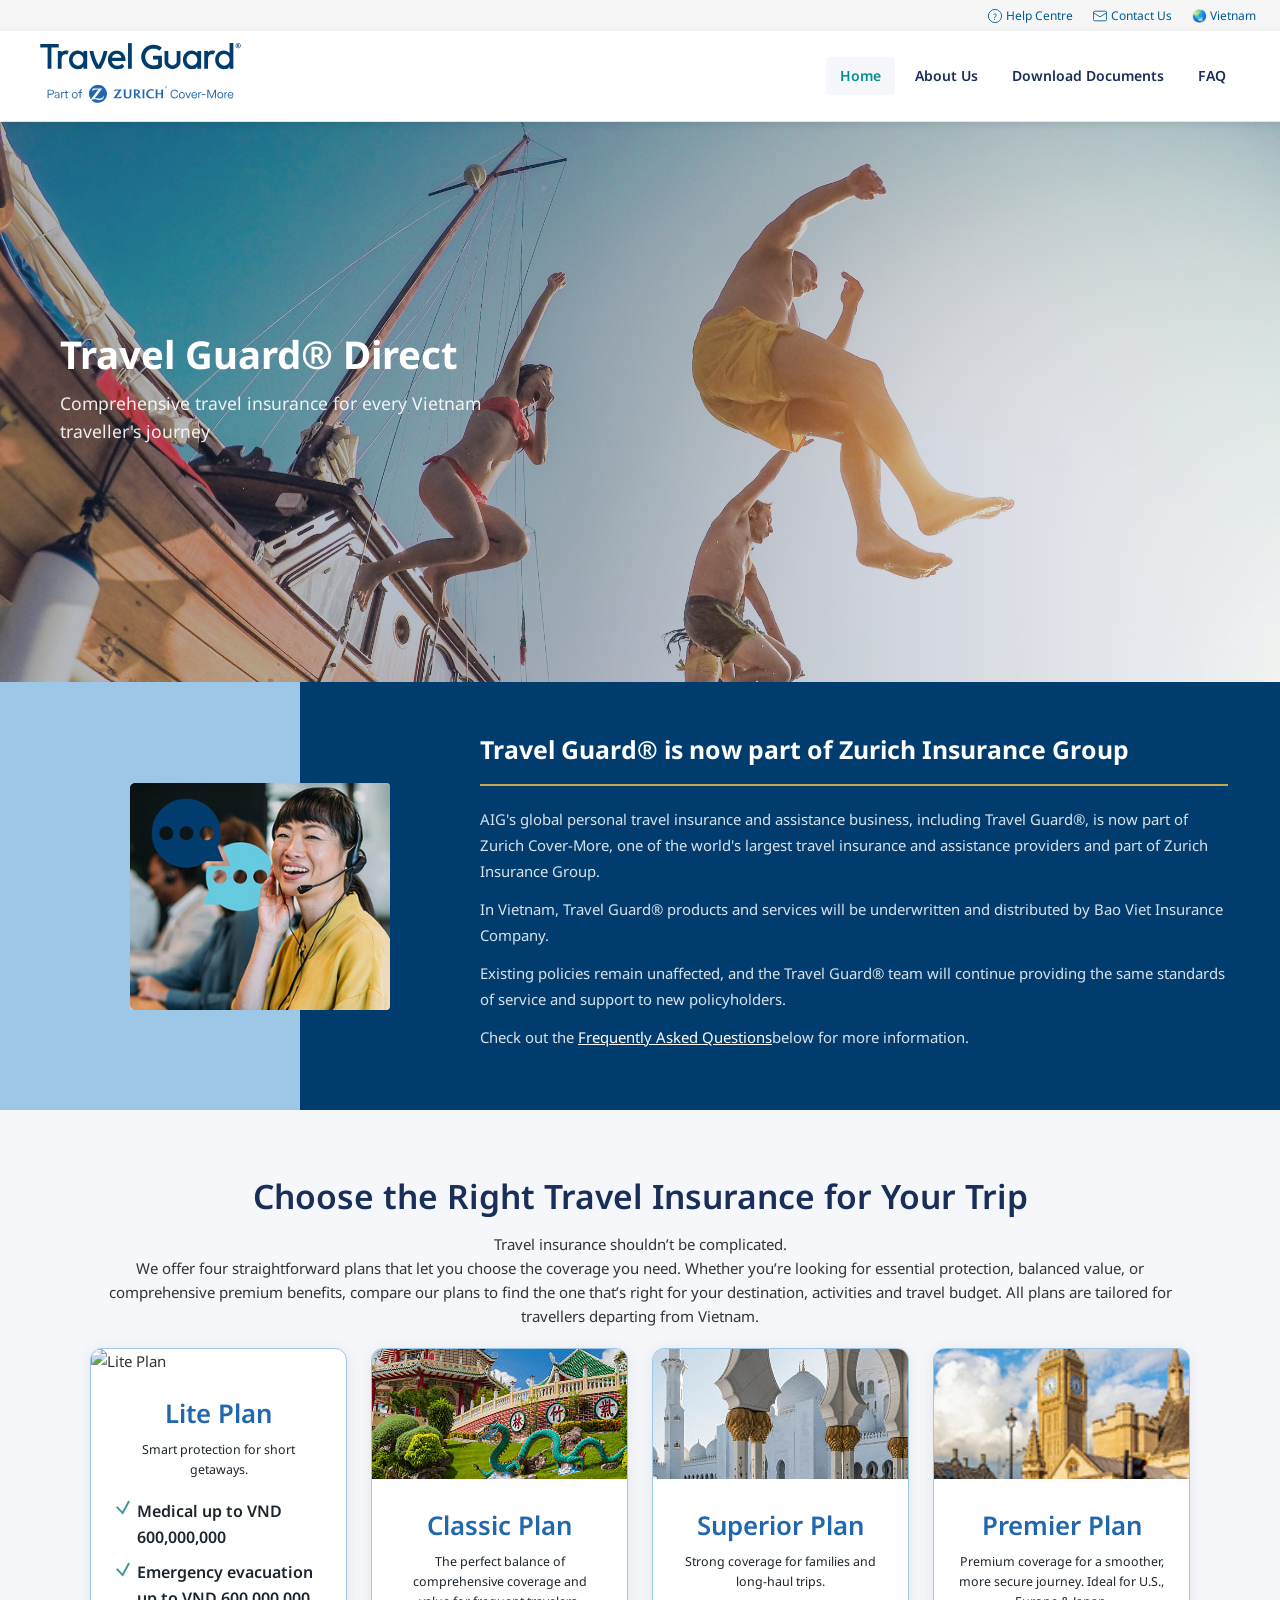
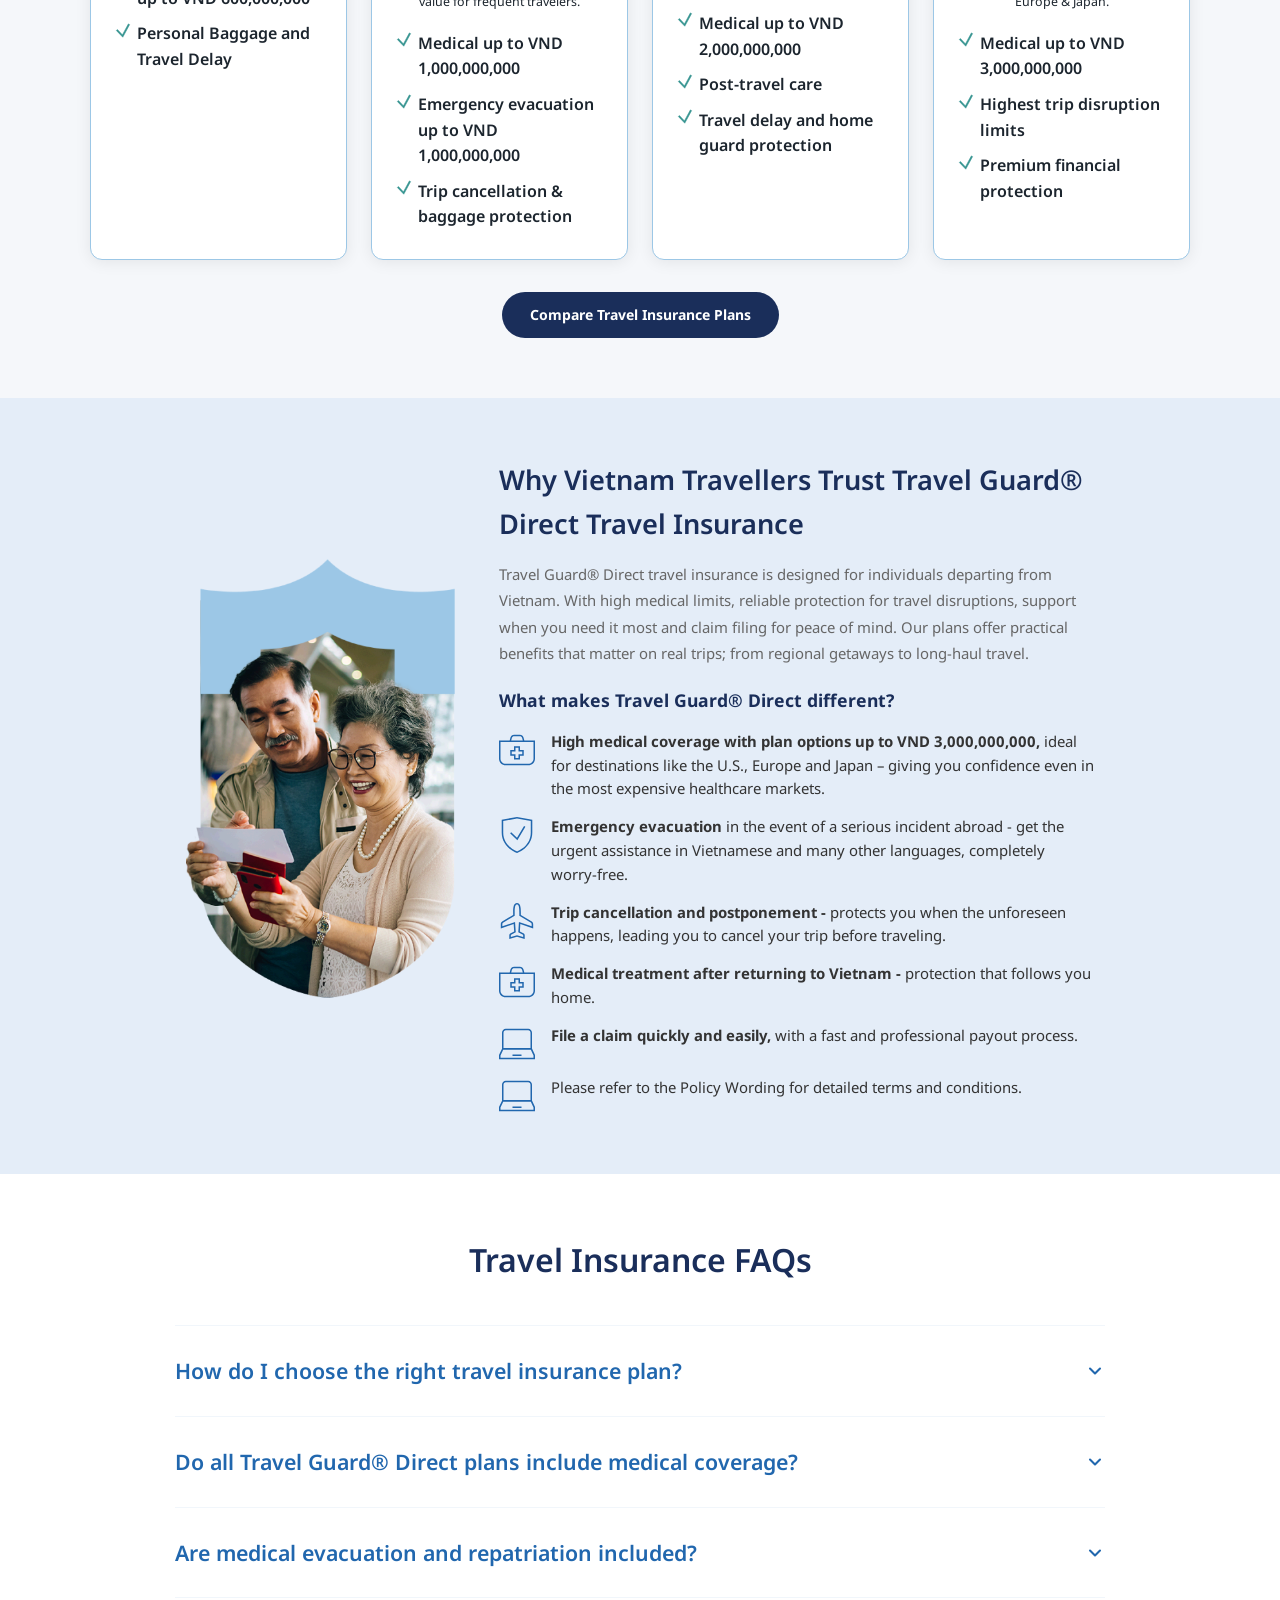
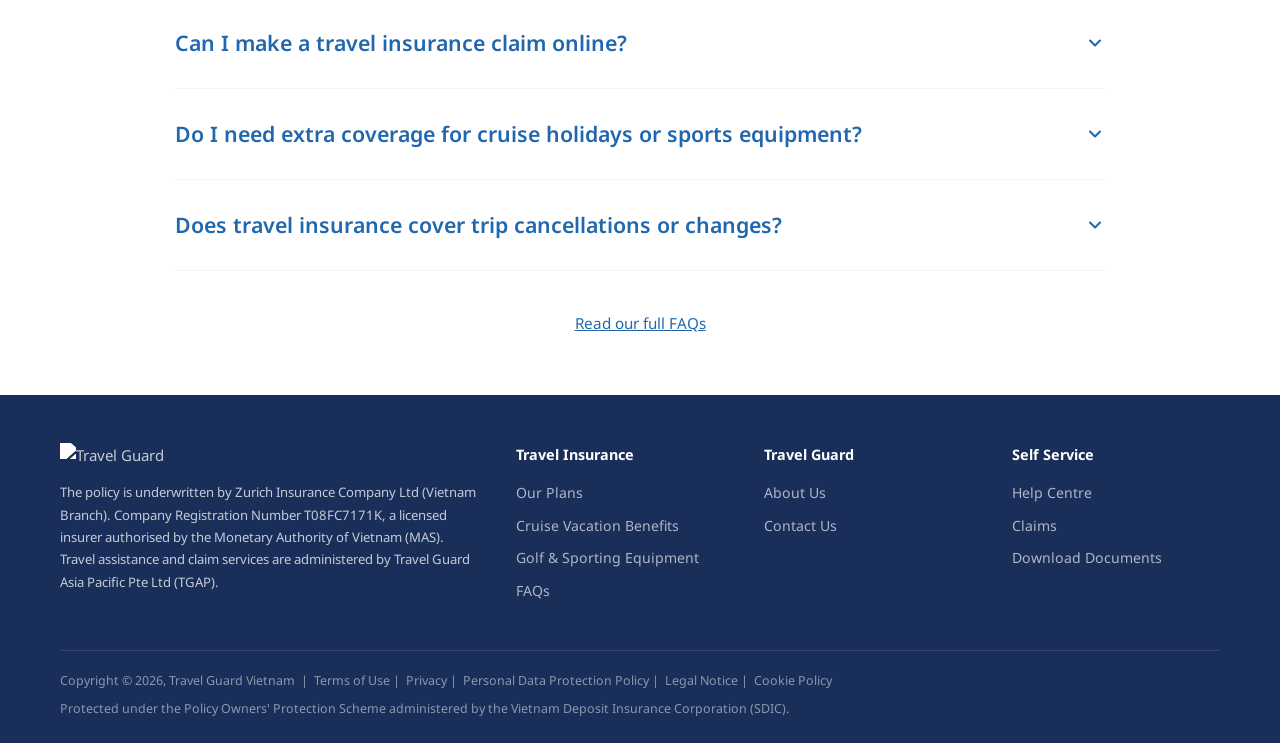
==== commit bc42fbab: "update #69271" ====
--- a/index.html
+++ b/index.html
@@ -10,7 +10,7 @@
       href="https://fonts.googleapis.com/css2?family=Noto+Sans:ital,wght@0,300;0,400;0,600;0,700;1,400&display=swap"
       rel="stylesheet"
     />
-    <link rel="stylesheet" href="css/styles-min.css" />
+    <link rel="stylesheet" href="css/styles.css" />
   </head>
   <body>
     <div class="utility-bar">
@@ -52,7 +52,7 @@
     <header>
       <a class="logo" href="index.html"
         ><img
-          src="https://www.travelguard.com.sg/content/dam/common-logos/zurich/CM_Travel_Guard_v_RGB.svg"
+          src="/images/CM_Travel_Guard_v_RGB.svg"
           alt="Travel Guard – Part of Zurich Cover-More" /></a
       ><button class="hamburger" onclick="toggleNav()" aria-label="Toggle menu">
         <span></span><span></span><span></span>
@@ -87,7 +87,7 @@
         </p>
         <p>
           In Vietnam, Travel Guard® products and services will be underwritten
-          and distributed by Zurich Insurance Company, Ltd (Vietnam Branch).
+          and distributed by Bao Viet Insurance Company.
         </p>
         <p>
           Existing policies remain unaffected, and the Travel Guard® team will
@@ -106,40 +106,66 @@
           <h2 class="section-title">
             Choose the Right Travel Insurance for Your Trip
           </h2>
+          <p>Travel insurance shouldn’t be complicated.</p>
+          <p>
+            We offer four straightforward plans that let you choose the coverage
+            you need. Whether you’re looking for essential protection, balanced
+            value, or comprehensive premium benefits, compare our plans to find
+            the one that’s right for your destination, activities and travel
+            budget. All plans are tailored for travellers departing from
+            Vietnam.
+          </p>
         </div>
         <div class="plan-cards">
           <a class="plan-card" href="plans.html"
-            ><img src="/images/card-basic-image.jpeg" alt="Basic Plan" />
+            ><img src="/images/card-lite-image.jpg" alt="Lite Plan" />
             <div class="plan-card-body">
-              <h3>Basic Plan</h3>
+              <h3>Lite Plan</h3>
               <p>Smart protection for short getaways.</p>
               <ul>
-                <li>Medical up to S$100,000</li>
-                <li>Emergency evacuation up to S$50,000</li>
+                <li>Medical up to VND 600,000,000</li>
+                <li>Emergency evacuation up to VND 600,000,000</li>
+                <li>Personal Baggage and Travel Delay</li>
+              </ul>
+            </div>
+          </a>
+          <a class="plan-card" href="plans.html"
+            ><img src="/images/card-basic-image.jpeg" alt="Classic Plan" />
+            <div class="plan-card-body">
+              <h3>Classic Plan</h3>
+              <p>
+                The perfect balance of comprehensive coverage and value for
+                frequent travelers.
+              </p>
+              <ul>
+                <li>Medical up to VND 1,000,000,000</li>
+                <li>Emergency evacuation up to VND 1,000,000,000</li>
                 <li>Trip cancellation &amp; baggage protection</li>
+              </ul>
+            </div>
+          </a>
+
+          <a class="plan-card" href="plans.html"
+            ><img src="/images/card-enhanced-image.jpeg" alt="Superior Plan" />
+            <div class="plan-card-body">
+              <h3>Superior Plan</h3>
+              <p>Strong coverage for families and long-haul trips.</p>
+              <ul>
+                <li>Medical up to VND 2,000,000,000</li>
+                <li>Post-travel care</li>
+                <li>Travel delay and home guard protection</li>
               </ul>
             </div></a
           ><a class="plan-card" href="plans.html"
-            ><img src="/images/card-enhanced-image.jpeg" alt="Enhanced Plan" />
+            ><img src="/images/card-supreme-image.jpeg" alt="Premier Plan" />
             <div class="plan-card-body">
-              <h3>Enhanced Plan</h3>
-              <p>Strong coverage for families and long-haul trips.</p>
-              <ul>
-                <li>Medical up to S$1,000,000</li>
-                <li>Post-travel care in Vietnam</li>
-                <li>Unlimited emergency evacuation</li>
-              </ul>
-            </div></a
-          ><a class="plan-card" href="plans.html"
-            ><img src="/images/card-supreme-image.jpeg" alt="Supreme Plan" />
-            <div class="plan-card-body">
-              <h3>Supreme Plan</h3>
+              <h3>Premier Plan</h3>
               <p>
                 Premium coverage for a smoother, more secure journey. Ideal for
                 U.S., Europe &amp; Japan.
               </p>
               <ul>
-                <li>Medical up to S$2,000,000</li>
+                <li>Medical up to VND 3,000,000,000</li>
                 <li>Highest trip disruption limits</li>
                 <li>Premium financial protection</li>
               </ul>
@@ -164,69 +190,60 @@
         <p class="why-trust-desc">
           Travel Guard® Direct travel insurance is designed for individuals
           departing from Vietnam. With high medical limits, reliable protection
-          for travel disruptions, support when you need it most and fast digital
-          claim filing for peace of mind. Our plans offer practical benefits
-          that matter on real trips; from regional getaways to long-haul travel.
+          for travel disruptions, support when you need it most and claim filing
+          for peace of mind. Our plans offer practical benefits that matter on
+          real trips; from regional getaways to long-haul travel.
         </p>
         <h3 class="why-trust-subtitle">
           What makes Travel Guard® Direct different?
         </h3>
         <ul class="why-trust-list">
           <li>
-            <img
-              src="https://www.travelguard.com.sg/content/purchase/travelguard/sg/en/home/_jcr_content/root/container/container_780211088_/container/container_copy_copy/image.coreimg.svg/1767691770346/icon-medical.svg"
-              alt=""
-            />
+            <img src="/images/icons/icon-medical.svg" alt="" />
             <div>
               <strong
-                >High medical coverage with plan options up to
-                S$2,000,000,</strong
-              >ideal for destinations like the U.S., Europe and Japan – giving
+                >High medical coverage with plan options up to VND
+                3,000,000,000,</strong
+              >
+              ideal for destinations like the U.S., Europe and Japan – giving
               you confidence even in the most expensive healthcare markets.
             </div>
           </li>
           <li>
-            <img
-              src="https://www.travelguard.com.sg/content/purchase/travelguard/sg/en/home/_jcr_content/root/container/container_780211088_/container/container_copy_copy_/image_copy.coreimg.svg/1769182542727/icon-safe.svg"
-              alt=""
-            />
-            <div>
-              <strong>Unlimited emergency evacuation options</strong>for serious
-              incidents overseas – get the emergency support you need without
-              worrying about limits.
+            <img src="/images/icons/icon-safe.svg" alt="" />
+            <div>
+              <strong>Emergency evacuation</strong> in the event of a serious
+              incident abroad - get the urgent assistance in Vietnamese and many
+              other languages, completely worry-free.
             </div>
           </li>
           <li>
             <img src="/images/icons/icon-plane.svg" alt="" />
             <div>
-              <strong
-                >Trip cancellation and travel supplier financial default
-                protection</strong
-              >on Enhanced and Supreme Plans – protects you when the unforeseen
-              happens, leading you to cancel your trip before traveling.
+              <strong> Trip cancellation and postponement - </strong>
+              protects you when the unforeseen happens, leading you to cancel
+              your trip before traveling.
             </div>
           </li>
           <li>
             <img src="/images/icons/icon-medical.svg" alt="" />
             <div>
-              <strong>Medical treatment after returning to Vietnam,</strong
-              >available with Enhanced and Supreme Plans – protection that
-              follows you home.
-            </div>
-          </li>
-          <li>
-            <img src="/images/icons/icon-ship.svg" alt="" />
-            <div>
-              <strong>Optional cover for cruises and sports equipment</strong
-              >for specialised travel needs.
+              <strong>Medical treatment after returning to Vietnam - </strong>
+              protection that follows you home.
             </div>
           </li>
           <li>
             <img src="/images/icons/icon-laptop.svg" alt="" />
             <div>
-              <strong
-                >Fast, hassle-free online claims for Vietnam travellers</strong
-              >- submit and track digitally, with simple step-by-step support.
+              <strong>File a claim quickly and easily, </strong>
+              with a fast and professional payout process.
+            </div>
+          </li>
+          <li>
+            <img src="/images/icons/icon-laptop.svg" alt="" />
+            <div>
+              Please refer to the Policy Wording for detailed terms and
+              conditions.
             </div>
           </li>
         </ul>
--- a/css/styles.css
+++ b/css/styles.css
@@ -0,0 +1,655 @@
+@import url('https://fonts.googleapis.com/css2?family=Noto+Sans:ital,wght@0,300;0,400;0,600;0,700;1,400&display=swap');
+
+@font-face {
+  font-family: 'Hinge Icons';
+  src: url('/fonts/hinge-icons.woff') format('woff'),
+       url('/fonts/hinge-icons.ttf') format('truetype');
+  font-weight: normal;
+  font-style: normal;
+}
+
+*, *::before, *::after { box-sizing: border-box; margin: 0; padding: 0; }
+
+:root {
+  --navy: #1a2e5a;
+  --teal: #00b5b8;
+  --teal-dark: #008f91;
+  --light-bg: #f5f7fa;
+  --border: #e0e4ea;
+  --text: #333;
+  --text-muted: #666;
+  --white: #fff;
+}
+
+body { font-family: 'Noto Sans', Arial, sans-serif; color: var(--text); font-size: 15px; line-height: 1.6; background: #fff; }
+
+/* ── UTILITY BAR ── */
+.utility-bar {
+  background: #F6F6F6;
+  color: rgb(0, 91, 148);
+  font-size: 12px;
+  padding: 6px 24px;
+  display: flex;
+  justify-content: flex-end;
+  gap: 20px;
+  align-items: center;
+}
+.utility-bar a { color: rgb(0, 91, 148); text-decoration: none; display: flex; align-items: center; gap: 4px; }
+.utility-bar a:hover { text-decoration: underline; }
+
+/* ── HEADER ── */
+header {
+  background: #fff;
+  border-bottom: 1px solid var(--border);
+  padding: 12px 40px;
+  display: flex;
+  align-items: center;
+  justify-content: space-between;
+  position: sticky;
+  top: 0;
+  z-index: 100;
+  box-shadow: 0 2px 8px rgba(0,0,0,.08);
+}
+.logo img { height: 60px; }
+nav { display: flex; gap: 6px; align-items: center; }
+nav a {
+  text-decoration: none;
+  color: var(--navy);
+  font-weight: 600;
+  font-size: 14px;
+  padding: 8px 14px;
+  border-radius: 4px;
+  transition: background .2s;
+  cursor: pointer;
+}
+nav a:hover, nav a.active { background: var(--light-bg); color: var(--teal-dark); }
+
+/* ── HERO ── */
+.hero {
+  background: url('/images/homepage-hero.jpg') center 20%/cover no-repeat;
+  min-height: 560px;
+  display: flex;
+  align-items: center;
+  position: relative;
+}
+.hero::before {
+  content: '';
+  position: absolute; inset: 0;
+  background: linear-gradient(to right, rgba(26,46,90,.32) 45%, rgba(26,46,90,.05));
+}
+.hero-content {
+  position: relative;
+  color: #fff;
+  padding: 60px 60px;
+  max-width: 580px;
+}
+.hero-content h1 { font-size: 2.4rem; font-weight: 700; line-height: 1.2; margin-bottom: 12px; }
+.hero-content p { font-size: 1.1rem; opacity: .9; margin-bottom: 28px; }
+
+/* ── BUTTONS ── */
+.btn {
+  display: inline-block;
+  padding: 12px 28px;
+  border-radius: 50px;
+  font-weight: 700;
+  font-size: 14px;
+  cursor: pointer;
+  text-decoration: none;
+  border: none;
+  transition: all .2s;
+}
+.btn-teal { background: var(--teal); color: #fff; }
+.btn-teal:hover { background: var(--teal-dark); }
+.btn-outline { background: transparent; border: 2px solid var(--navy); color: var(--navy); }
+.btn-outline:hover { background: var(--navy); color: #fff; }
+.btn-navy { background: var(--navy); color: #fff; }
+.btn-navy:hover { opacity: .88; }
+
+/* ── SECTION ── */
+.section { padding: 60px 60px; }
+.section-light { background: var(--light-bg); }
+.section-navy { background: var(--navy); color: #fff; }
+.section-title { font-size: 2.1rem; font-weight: 600; color: var(--navy); margin-bottom: 8px; }
+.section-subtitle { font-size: 1rem; color: var(--text-muted); margin-bottom: 36px; max-width: 700px; }
+.section-navy .section-title { color: #fff; }
+.section-navy .section-subtitle { color: rgba(255,255,255,.75); }
+.center { text-align: center; margin-left: auto; margin-right: auto; }
+
+/* ── ZURICH BANNER ── */
+.zurich-banner {
+  display: grid;
+  grid-template-columns: 300px 1fr;
+  min-height: 340px;
+  position: relative;
+  width: 100%;
+  gap: 0;
+  background: #003D6E;
+}
+.zurich-banner-left {
+  background: #9CC7E6;
+  position: relative;
+  display: flex;
+  align-items: center;
+  justify-content: flex-end;
+  overflow: visible;
+}
+.zurich-banner-left img {
+  position: absolute;
+  right: -90px;
+  width: 260px;
+  height: auto;
+  z-index: 2;
+  border-radius: 4px;
+}
+.zurich-banner-right {
+  background: #003D6E;
+  padding: 48px 52px 48px 180px;
+  display: flex;
+  flex-direction: column;
+  justify-content: center;
+}
+.zurich-banner-right h2 { font-size: 1.55rem; color: #fff; margin-bottom: 14px; font-weight: 700; }
+.zurich-banner-right hr { border: none; border-top: 2px solid #c8a84b; margin-bottom: 20px; }
+.zurich-banner-right p { color: rgba(255,255,255,.85); font-size: 0.93rem; line-height: 1.75; margin-bottom: 12px; }
+.zurich-banner-right a { color: #fff; text-decoration: underline; }
+
+@media (max-width: 768px) {
+  .zurich-banner {
+    display: flex;
+    flex-direction: column;
+  }
+  .zurich-banner-left {
+    background: #003D6E;
+    justify-content: center;
+    align-items: center;
+    padding: 32px 40px 0;
+    height: auto;
+    overflow: hidden;
+  }
+  .zurich-banner-left img {
+    position: static;
+    width: 100%;
+    max-width: 320px;
+    right: auto;
+    border-radius: 6px;
+    display: block;
+    margin: 0 auto;
+  }
+  .zurich-banner-right {
+    background: #003D6E;
+    padding: 8px 24px 36px;
+  }
+}
+
+/* ── PLAN CARDS (homepage) ── */
+.plan-cards { display: grid; grid-template-columns: repeat(4, minmax(0, 1fr)); gap: 24px; margin-top: 20px; }
+.plan-card {
+  background: #fff;
+  border-radius: 12px;
+  overflow: hidden;
+  box-shadow: 0 2px 16px rgba(0,0,0,.08);
+  border: 1px solid #9CC7E6;
+  transition: border-color .2s, transform .2s;
+  text-decoration: none;
+  color: inherit;
+}
+.plan-card:hover { border-color: var(--teal); transform: translateY(-4px); }
+.plan-card img { width: 100%; height: 130px; object-fit: cover; }
+.plan-card-body { padding: 20px 24px 24px; text-align: center; }
+.plan-card-body h3 { font-size: 1.611rem; color: #2167AE; margin-bottom: 6px; font-weight: 600; }
+.plan-card-body p { font-size: 0.778rem; color: #1c252e; margin-bottom: 14px; }
+.plan-card-body ul { list-style: none; font-size: 1rem; color: #1c252e; display: table; margin: 0 auto; }
+.plan-card-body ul li { padding: 5px 0; padding-left: 22px; position: relative; font-weight: 600; text-align: left; }
+.plan-card-body ul li::before {
+  content: '';
+  position: absolute;
+  left: 0;
+  top: 6px;
+  width: 16px;
+  height: 16px;
+  background: url('/images/icons/Tick2.svg') center/contain no-repeat;
+}
+
+/* ── WHY TRUST SECTION ── */
+.why-trust-section {
+  display: flex;
+  flex-direction: row;
+  gap: 30px;
+  align-items: center;
+  justify-content: center;
+  background: #e4edf8;
+  padding: 60px 30px;
+}
+.why-trust-img {
+  flex: 0 1 calc(25% - 22.5px);
+  min-width: 200px;
+}
+.why-trust-img img { width: 100%; height: auto; display: block; }
+.why-trust-content { flex: 0 1 calc(50% - 15px); min-width: 0; }
+.why-trust-content .section-title { font-size: 1.7rem; margin-bottom: 16px; }
+.why-trust-desc { font-size: 0.93rem; color: var(--text-muted); line-height: 1.75; margin-bottom: 20px; }
+.why-trust-subtitle { font-size: 1.1rem; font-weight: 700; color: var(--navy); margin-bottom: 16px; }
+.why-trust-list { list-style: none; display: flex; flex-direction: column; gap: 14px; }
+.why-trust-list li { display: flex; gap: 16px; align-items: flex-start; font-size: 0.93rem; color: var(--text); line-height: 1.6; }
+.why-trust-list li img { width: 36px; height: 36px; flex-shrink: 0; margin-top: 2px; }
+
+@media (max-width: 768px) {
+  .why-trust-section { flex-direction: column; padding: 36px 20px; gap: 20px; }
+  .why-trust-img { width: 200px; align-self: center; }
+  .why-trust-content { max-width: 100%; }
+}
+
+/* ── FAQ ACCORDION ── */
+.faq-list { max-width: 930px; margin: 0 auto; }
+.faq-item { border-top: 1px solid #f1f6fb; }
+.faq-item:last-child { border-bottom: 1px solid #f1f6fb; }
+.faq-question {
+  width: 100%; text-align: left; background: none; border: none;
+  padding: 30px 60px 30px 0; font-size: 1.333rem; font-weight: 600; color: #2167AE;
+  cursor: pointer; display: flex; justify-content: space-between; align-items: center;
+  font-family: inherit; line-height: 1.4; position: relative;
+}
+.faq-question:hover { color: var(--navy); }
+.faq-question .faq-icon {
+  position: absolute; right: 0; top: 50%; transform: translateY(-50%);
+  width: 20px; height: 20px; flex-shrink: 0; color: #2167AE; transition: transform .3s;
+}
+.faq-item.open .faq-question .faq-icon { transform: translateY(-50%) rotate(180deg); }
+.faq-answer { display: none; padding: 0 0 24px; font-size: 0.95rem; color: var(--text-muted); line-height: 1.7; }
+.faq-item.open .faq-answer { display: block; }
+.faq-group-title { font-size: 2.1rem; color: #003D6E; font-weight: 600; margin: 48px 0 8px; }
+.faq-page-hero { background: #fff; text-align: center; padding: 56px 30px 32px; }
+.faq-page-hero h1 { font-size: 2.4rem; color: #003D6E; font-weight: 700; margin-bottom: 16px; max-width: 860px; margin-left: auto; margin-right: auto; }
+.faq-page-hero p { color: var(--text-muted); font-size: 1rem; margin-bottom: 28px; }
+.faq-page-nav { font-size: 0.88rem; }
+.faq-page-nav strong { display: block; font-weight: 700; color: var(--navy); letter-spacing: 0.05em; margin-bottom: 6px; }
+.faq-page-nav a { color: #2167AE; text-decoration: underline; }
+.faq-content-section { background: #f1f6fc; padding: 0 30px 60px; }
+.faq-content-inner { max-width: 930px; margin: 0 auto; }
+
+/* ── PLANE DIVIDER ── */
+.plane-divider {
+  display: flex;
+  align-items: center;
+  width: 88%;
+  margin: 0;
+  position: relative;
+  margin-top: -27px;
+}
+.plane-divider-line {
+  flex: 1;
+  height: 11.5px;
+  background: #64C5B9;
+}
+.plane-divider-img {
+  width: 80px;
+  height: auto;
+  margin-left: -4px;
+  filter: none;
+}
+
+/* ── PLANS PAGE ── */
+.plans-hero {
+  background: url('/images/tgplans_featured.jpg') center/cover no-repeat;
+  min-height: 280px; display: flex; align-items: center; justify-content: center;
+  text-align: center; position: relative;
+}
+.plans-hero::before { content:''; position:absolute; inset:0; background:rgba(0,40,90,0.55); }
+.plans-hero-content { position: relative; z-index: 1; color: #fff; padding: 0 40px; }
+.plans-hero-content h1 { font-size: 2.4rem; font-weight: 700; margin-bottom: 0; }
+.plans-intro { text-align: center; padding: 52px 40px 36px; background: #fff; }
+.plans-intro h2 { font-size: 1.75rem; color: var(--navy); font-weight: 700; margin-bottom: 14px; }
+.plans-intro p { color: var(--text-muted); max-width: 780px; margin: 0 auto; font-size: 0.97rem; line-height: 1.7; }
+
+.plan-detail-wrap.bg-grey { background: #f5f7fa; }
+.plan-detail { display: grid; grid-template-columns: 300px 1fr; gap: 60px; align-items: start; padding: 60px; max-width: 1220px; margin-left: auto; margin-right: auto; }
+.plan-detail-left { text-align: center; }
+.plan-detail-left img { width: 260px; height: auto; object-fit: cover; display: block; margin: 0 auto 20px; border-radius: 8px; }
+.plan-detail-left.plan-img-circle img { height: 260px; border-radius: 50%; }
+.plan-detail-left h2 { font-size:2.111rem; color: #003D6E; font-weight: 600; margin-bottom: 6px; }
+.plan-detail-left h3 { font-size: 1.333rem; color: #003D6E; font-weight: 400; margin-bottom: 14px; }
+.plan-detail-left p { font-size: 1rem; color: var(--text-muted); line-height: 1.65; }
+.plan-detail-right h3.plan-why { font-size: 1.611rem; line-height: 1.65;color:#003D6E; font-weight: 700; margin-bottom: 4px; }
+.plan-detail-right p.plan-benefits-label { font-size: 1.167rem; color: #003D6E; font-weight: 700; margin-bottom: 20px; }
+.plan-icon-list { display: flex; flex-direction: column; gap: 18px; }
+.plan-icon-item { display: flex; align-items: flex-start; gap: 16px; }
+.plan-icon-item img { width: 32px; height: 32px; flex-shrink: 0; margin-top: 2px; }
+.plan-icon-item p { font-size: 1rem; color: #003D6E; line-height: 1.55; margin: 0; }
+
+/* ── COMPARISON CARDS ── */
+.compare-section { padding: 60px 40px; background: #fff; }
+.compare-section-inner { max-width: 1100px; margin: 0 auto; }
+.compare-section h2 { font-size: 1.75rem; color: var(--navy); text-align: center; font-weight: 700; margin-bottom: 8px; }
+.compare-section .compare-sub { text-align: center; color: var(--text-muted); font-size: 0.95rem; margin-bottom: 28px; }
+.compare-section .compare-desc { text-align: center; color: var(--text-muted); font-size: 0.9rem; max-width: 700px; margin: 0 auto 36px; line-height: 1.6; }
+.compare-cards { display: grid; grid-template-columns: 1fr 1fr 1fr; gap: 28px; }
+.compare-card { border: 1px solid #9CC7E6; border-radius: 4px; overflow: hidden; }
+.compare-card-img img { width: 100%; height: 160px; object-fit: cover; display: block; }
+.compare-card-body { padding: 20px; }
+.compare-card-body h3 { font-size: 1.611rem; color: #2167AE; font-weight: 700; text-align: center; margin-bottom: 4px; }
+.compare-card-body p.card-sub { font-size: 0.778rem; color: var(--text-muted); text-align: center; margin-bottom: 16px; }
+.compare-card-checklist { list-style: none; margin-bottom: 0; }
+.compare-card-checklist li { display: flex; align-items: flex-start; gap: 10px; font-size: 0.88rem; padding: 6px 0; border-bottom: 1px solid #f1f6fb; line-height: 1.4; }
+.compare-card-checklist li:last-child { border-bottom: none; }
+.compare-card-checklist li img { width: 16px; height: 16px; flex-shrink: 0; margin-top: 2px; }
+.compare-card-popular { background: #003D6E; color: #fff; font-size: 0.88rem; font-weight: 600; padding: 10px 20px; text-align: center; }
+.compare-coverage-row { padding: 12px 20px; border-bottom: 1px solid #f1f6fb; text-align: center; }
+.compare-coverage-row:last-child { border-bottom: none; }
+.compare-coverage-row .cov-name { font-size: 0.88rem; color: #2167AE; font-weight: 700; margin-bottom: 3px; }
+.compare-coverage-row .cov-val { font-size: 0.82rem; color: var(--text-muted); display: flex; align-items: center; justify-content: center; gap: 5px; }
+.compare-coverage-row .cov-val.not-included { color: #c00; }
+.tick { color: var(--teal); font-weight: 700; }
+.cross { color: #c00; }
+.compare-med-header { background: #003D6E; color: #fff; font-size: 0.88rem; font-weight: 600; padding: 10px 20px; text-align: center; }
+.cat-row td { font-weight: 700; color: var(--navy); background: #eef2f8 !important; font-size: 0.88rem; text-transform: uppercase; letter-spacing: .5px; }
+
+/* ── DOCUMENTS PAGE ── */
+.docs-page-wrap { max-width: 860px; margin: 0 auto; padding: 60px 30px; }
+.docs-page-wrap h1 { font-size: 1.9rem; font-weight: 700; color: var(--navy); margin-bottom: 8px; }
+.docs-page-wrap .docs-subtitle { color: var(--text-muted); font-size: 0.95rem; margin-bottom: 48px; }
+.docs-group { margin-bottom: 44px; }
+.docs-group-title { font-size: 1.1rem; font-weight: 700; color: var(--navy); margin-bottom: 20px; padding-bottom: 10px; border-bottom: 2px solid #eef4fb; }
+.doc-item {
+  display: flex; align-items: center; gap: 18px;
+  padding: 14px 0; border-bottom: 1px solid #f1f6fb;
+  cursor: pointer; text-decoration: none;
+}
+.doc-item:last-child { border-bottom: none; }
+.doc-item:hover .doc-item-name { color: #2167AE; text-decoration: underline; }
+.doc-item img, .doc-item svg { width: 36px; height: 36px; flex-shrink: 0; }
+.doc-item-name { font-weight: 700; color: var(--navy); font-size: 0.95rem; }
+.doc-info p { color: var(--text-muted); font-size: 0.82rem; }
+.doc-info .doc-size { color: var(--teal-dark); font-size: 0.8rem; font-weight: 600; }
+
+/* ── CLAIMS PAGE ── */
+.claims-page-wrap { max-width: 760px; margin: 0 auto; padding: 60px 30px; }
+.claims-page-wrap h1 { font-size: 1.9rem; font-weight: 700; color: var(--navy); margin-bottom: 32px; }
+.claims-step { display: flex; gap: 20px; margin-bottom: 36px; align-items: flex-start; }
+.claims-step-num { flex-shrink: 0; width: 36px; height: 36px; border-radius: 50%; background: var(--navy); color: #fff; font-size: 1rem; font-weight: 700; display: flex; align-items: center; justify-content: center; margin-top: 2px; }
+.claims-step-body { flex: 1; }
+.claims-step-body > p { font-size: 0.95rem; color: var(--text); line-height: 1.65; margin-bottom: 12px; }
+.claims-alpha-list { list-style: none; padding-left: 0; margin: 0 0 12px; counter-reset: alpha-counter; }
+.claims-alpha-list li { font-size: 0.95rem; color: var(--text); line-height: 1.65; margin-bottom: 8px; padding-left: 28px; position: relative; }
+.claims-alpha-list li::before { content: "(" counter(alpha-counter, lower-alpha) ")"; counter-increment: alpha-counter; position: absolute; left: 0; color: var(--navy); font-weight: 600; }
+.claims-contact-box { background: #f0f6fc; border-left: 4px solid #2167AE; border-radius: 4px; padding: 16px 20px; margin: 12px 0 16px; }
+.claims-contact-box p { font-size: 0.95rem; color: var(--text); line-height: 1.65; margin: 0 0 4px; }
+.claims-contact-box a { color: #2167AE; }
+.claims-docs-section { margin-top: 20px; }
+.claims-docs-section h3 { font-size: 0.95rem; font-weight: 700; color: var(--navy); margin: 20px 0 8px; }
+.claims-docs-section ul { list-style: disc; padding-left: 24px; margin: 0 0 4px; }
+.claims-docs-section ul li { font-size: 0.93rem; color: var(--text); line-height: 1.6; margin-bottom: 5px; }
+.claims-remark { font-size: 0.88rem; color: var(--text-muted); font-style: italic; margin: 4px 0 0; }
+.claims-disclaimer { margin-top: 40px; padding: 16px 20px; background: #f8f8f8; border: 1px solid var(--border); border-radius: 6px; font-size: 0.88rem; color: var(--text-muted); line-height: 1.65; }
+
+/* ── CONTACT PAGE ── */
+.contact-hero { display: flex; background: #003D6E; min-height: 240px; overflow: hidden; }
+.contact-hero-img { flex-shrink: 0; width: 33%; background: url('/images/contact_featured.png') center/cover no-repeat; }
+.contact-hero-img img { display: none; }
+.contact-hero-text { padding: 48px 56px; display: flex; flex-direction: column; justify-content: center; }
+.contact-hero-text .back-link { color: rgba(255,255,255,0.8); font-size: 0.9rem; text-decoration: none; margin-bottom: 16px; display: inline-block; }
+.contact-hero-text .back-link:hover { color: #fff; }
+.contact-hero-text h1 { color: #fff; font-size: 2.667rem; font-weight: 600; margin-bottom: 10px; }
+.contact-hero-text p { color: rgba(255,255,255,0.85); font-size: 1rem; }
+.contact-form-wrap { max-width: 900px; margin: 0 auto; padding: 60px 30px; }
+.contact-form-wrap h2 { color: var(--navy); font-size: 1.7rem; font-weight: 700; margin-bottom: 12px; }
+.contact-form-wrap .form-intro { color: var(--text-muted); font-size: 0.93rem; margin-bottom: 6px; }
+.contact-form-wrap .form-intro a { color: #2167AE; }
+.contact-form-wrap .required-note { font-size: 0.88rem; color: var(--text-muted); margin-bottom: 28px; }
+.contact-form-wrap .required-note span { color: #c00; }
+.cf-row { display: grid; grid-template-columns: 1fr 1fr; gap: 20px; margin-bottom: 20px; }
+.cf-field { display: flex; flex-direction: column; }
+.cf-field label { font-weight: 600; font-size: 0.9rem; color: var(--navy); margin-bottom: 6px; }
+.cf-field label span { color: #c00; }
+.cf-field input, .cf-field select, .cf-field textarea {
+  width: 100%; padding: 10px 14px; border: 1px solid #ccc;
+  font-size: 0.93rem; font-family: inherit; color: var(--text);
+  background: #fff; box-sizing: border-box;
+}
+.cf-field input:focus, .cf-field select:focus, .cf-field textarea:focus { outline: none; border-color: #2167AE; }
+.cf-field textarea { height: 130px; resize: vertical; }
+.cf-divider { border: none; border-top: 1px solid #2167AE; margin: 8px 0 24px; }
+.cf-full { margin-bottom: 20px; }
+.cf-full label { display: block; font-weight: 600; font-size: 0.9rem; color: var(--navy); margin-bottom: 6px; }
+.cf-full label span { color: #c00; }
+.cf-full input, .cf-full select, .cf-full textarea {
+  width: 100%; padding: 10px 14px; border: 1px solid #ccc;
+  font-size: 0.93rem; font-family: inherit; color: var(--text); box-sizing: border-box;
+}
+.cf-full textarea { height: 130px; resize: vertical; }
+.cf-consent { margin: 20px 0; font-size: 0.88rem; }
+.cf-consent p { font-weight: 700; color: var(--navy); margin-bottom: 10px; }
+.cf-consent p span { color: #c00; }
+.cf-consent label { display: flex; align-items: flex-start; gap: 10px; color: var(--text-muted); margin-bottom: 10px; line-height: 1.5; cursor: pointer; }
+.cf-consent input[type=checkbox] { margin-top: 2px; flex-shrink: 0; }
+.cf-consent a { color: #2167AE; }
+.cf-submit { text-align: center; margin-top: 24px; }
+.cf-submit button {
+  background: #003D6E; color: #fff; border: none; padding: 14px 48px;
+  font-size: 1rem; font-weight: 600; font-family: inherit; cursor: pointer;
+  border-radius: 40px;
+}
+.cf-submit button:hover { background: #002d54; }
+.contact-support { background: #f6f6f6; padding: 60px 30px; }
+.contact-support-inner { max-width: 900px; margin: 0 auto; }
+.contact-support-inner h2 { font-size: 1.9rem; color: var(--navy); font-weight: 700; margin-bottom: 32px; }
+.contact-support-grid { display: grid; grid-template-columns: 1fr 1fr; gap: 40px 60px; }
+.contact-support-item { display: flex; align-items: flex-start; gap: 18px; }
+.contact-support-item img { width: 40px; height: 40px; flex-shrink: 0; margin-top: 2px; }
+.contact-support-item h3 { font-size: 1.05rem; color: var(--navy); font-weight: 700; margin-bottom: 8px; }
+.contact-support-item a { color: #2167AE; text-decoration: none; display: block; font-size: 0.92rem; }
+.contact-support-item a:hover { text-decoration: underline; }
+.contact-support-item p { font-size: 0.92rem; color: var(--text-muted); line-height: 1.6; margin-top: 4px; }
+
+/* ── HELP CENTRE ── */
+.help-hero {
+  background: url('/images/help-center_hero.jpg') center/cover no-repeat;
+  min-height: 200px; display: flex; align-items: center; justify-content: center;
+  text-align: center; position: relative;
+}
+.help-hero::before { content:''; position:absolute; inset:0; background:rgba(10,40,80,0.55); }
+.help-hero-content { position:relative; z-index:1; color:#fff; padding: 60px 30px; }
+.help-hero-content h1 { color:#fff; font-size: 2.5rem; font-weight:700; margin-bottom:12px; }
+.help-hero-content p { color:rgba(255,255,255,0.9); font-size:1.05rem; }
+.help-in-this-section {
+  background:#fff; text-align:center; padding: 18px 30px;
+  font-size:0.85rem; border-bottom: 1px solid #e8e8e8;
+}
+.help-in-this-section strong { display:block; font-weight:700; color:#333; letter-spacing:0.05em; font-size:0.78rem; margin-bottom:6px; }
+.help-in-this-section a { color: #2167AE; text-decoration:none; }
+.help-in-this-section a:hover { text-decoration:underline; }
+.help-in-this-section span { color:#999; margin: 0 6px; }
+.help-tools-section { background: #eef4fb; padding: 48px 30px; }
+.help-tools-inner { max-width: 900px; margin: 0 auto; display: grid; grid-template-columns: 1fr; gap: 24px; }
+.help-tool-card {
+  background:#fff; border-radius:4px; padding: 28px 32px;
+  display: flex; align-items: flex-start; gap: 20px;
+}
+.help-tool-card img { width: 40px; height: 40px; flex-shrink:0; margin-top:2px; }
+.help-tool-card h2 { color: #2167AE; font-size:1.15rem; font-weight:700; margin-bottom:10px; }
+.help-tool-card ul { list-style: disc; padding-left: 20px; color: var(--text-muted); font-size:0.92rem; line-height:1.7; }
+.help-tool-card p { color: var(--text-muted); font-size:0.92rem; line-height:1.6; }
+.help-faq-section { background:#fff; padding: 60px 30px; }
+.help-faq-section h2 { font-size:1.9rem; color:var(--navy); font-weight:700; margin-bottom:32px; }
+.help-faq-inner { max-width:930px; margin:0 auto; }
+.help-faq-preview { max-width: 760px; margin: 0 auto; }
+.help-faq-item { border-bottom: 1px solid var(--border); padding: 14px 0; }
+.help-faq-item a { color: var(--navy); text-decoration: none; font-weight: 600; font-size: 0.95rem; }
+.help-faq-item a:hover { color: var(--teal-dark); }
+.help-support-section { background: #f6f6f6; padding: 60px 30px; }
+.help-support-section h2 { font-size:1.9rem; color:var(--navy); font-weight:700; margin-bottom:32px; }
+.help-support-inner { max-width:900px; margin:0 auto; display:grid; grid-template-columns: 1fr 1fr; gap: 40px 60px; }
+.help-support-item { display:flex; align-items:flex-start; gap:18px; }
+.help-support-item img { width:36px; height:36px; flex-shrink:0; margin-top:4px; }
+.help-support-item h2 { font-size:1.05rem; color:var(--navy); font-weight:700; margin-bottom:10px; }
+.help-support-item a { color:#2167AE; text-decoration:none; display:block; font-size:0.92rem; }
+.help-support-item a:hover { text-decoration:underline; }
+.help-support-item p { font-size:0.92rem; color:var(--text-muted); line-height:1.6; margin-top:6px; }
+
+/* ── FOOTER ── */
+footer {
+  background: var(--navy);
+  color: rgba(255,255,255,.75);
+  padding: 48px 60px 24px;
+}
+.footer-grid { display: grid; grid-template-columns: 2fr 1fr 1fr 1fr; gap: 40px; margin-bottom: 40px; }
+.footer-brand img { height: 55px; filter: brightness(0) invert(1); margin-bottom: 14px; }
+.footer-brand p { font-size: 0.82rem; line-height: 1.7; }
+.footer-col h5 { color: #fff; font-size: 0.9rem; margin-bottom: 14px; font-weight: 700; }
+.footer-col ul { list-style: none; }
+.footer-col ul li { margin-bottom: 8px; }
+.footer-col ul li a { color: rgba(255,255,255,.65); text-decoration: none; font-size: 0.88rem; }
+.footer-col ul li a:hover { color: #fff; }
+.footer-bottom { border-top: 1px solid rgba(255,255,255,.12); padding-top: 20px; font-size: 0.78rem; color: rgba(255,255,255,.5); }
+.footer-bottom a { color: rgba(255,255,255,.5); text-decoration: none; }
+.footer-bottom a:hover { color: rgba(255,255,255,.8); }
+
+/* ── ABOUT PAGE ── */
+.about-hero {
+  display: flex;
+  background: #003D6E;
+  min-height: 240px;
+  overflow: hidden;
+}
+.about-hero-img { flex-shrink: 0; width: 33%; background: url('/images/about_us.png') center/cover no-repeat; }
+.about-hero-text { padding: 48px 56px; display: flex; flex-direction: column; justify-content: center; color: #fff; }
+.about-hero-text .back-link { color: rgba(255,255,255,0.8); font-size: 0.9rem; text-decoration: none; margin-bottom: 16px; display: inline-block; font-weight: 600; }
+.about-hero-text .back-link:hover { color: #fff; }
+.about-hero-text h1 { font-size: 2.2rem; font-weight: 700; margin-bottom: 16px; }
+.about-hero-text p { font-size: 1.05rem; opacity: .85; max-width: 700px; }
+.about-content-wrap { max-width: 900px; margin: 0 auto; padding: 60px 30px; }
+.about-content-wrap h2 { font-size: 1.7rem; color: var(--navy); font-weight: 700; margin-bottom: 16px; }
+.about-content-wrap p { color: var(--text-muted); font-size: 0.95rem; line-height: 1.8; margin-bottom: 12px; }
+.about-stats { background: var(--light-bg); padding: 40px 30px; }
+.about-stats-inner { max-width: 900px; margin: 0 auto; display: grid; grid-template-columns: repeat(4,1fr); gap: 24px; }
+.about-stat { text-align: center; }
+.about-stat h3 { font-size: 2rem; color: var(--teal-dark); font-weight: 700; }
+.about-stat p { font-size: 0.88rem; color: var(--text-muted); }
+.about-mission-grid { display: grid; grid-template-columns: 1fr 1fr 1fr; gap: 32px; margin-top: 28px; }
+.about-mission-item h3 { font-size: 1.05rem; color: var(--navy); font-weight: 700; margin-bottom: 8px; }
+.about-mission-item p { font-size: 0.92rem; color: var(--text-muted); line-height: 1.65; }
+
+/* ── HAMBURGER ── */
+.hamburger {
+  display: none;
+  flex-direction: column;
+  gap: 5px;
+  background: none;
+  border: none;
+  cursor: pointer;
+  padding: 4px;
+}
+.hamburger span {
+  display: block;
+  width: 24px;
+  height: 2px;
+  background: var(--navy);
+  border-radius: 2px;
+  transition: all .3s;
+}
+.nav-open .hamburger span:nth-child(1) { transform: translateY(7px) rotate(45deg); }
+.nav-open .hamburger span:nth-child(2) { opacity: 0; }
+.nav-open .hamburger span:nth-child(3) { transform: translateY(-7px) rotate(-45deg); }
+
+/* ── RESPONSIVE ── */
+@media (max-width: 768px) {
+
+  /* Utility bar */
+  .utility-bar { font-size: 11px; padding: 6px 16px; gap: 12px; }
+
+  /* Header */
+  header {
+    padding: 10px 16px;
+    flex-wrap: wrap;
+    position: sticky;
+  }
+  .logo img { height: 44px; }
+  .hamburger { display: flex; }
+  nav {
+    display: none;
+    flex-direction: column;
+    width: 100%;
+    padding: 8px 0 12px;
+    border-top: 1px solid var(--border);
+    margin-top: 8px;
+    gap: 2px;
+  }
+  nav.open { display: flex; }
+  nav a { font-size: 15px; padding: 10px 8px; }
+
+  /* Sections */
+  .section { padding: 36px 16px; }
+  .section-title { font-size: 1.35rem; }
+  .section-subtitle { font-size: 0.92rem; }
+
+  /* Hero */
+  .hero { min-height: 300px; }
+  .hero-content { padding: 40px 20px; }
+  .hero-content h1 { font-size: 1.7rem; }
+  .hero-content p { font-size: 0.95rem; }
+
+  /* Zurich banner */
+  .zurich-banner { flex-direction: column; padding: 28px 16px; gap: 20px; }
+  .zurich-banner img { width: 100%; max-width: 100%; border-radius: 8px; }
+
+  /* Plan cards — single column */
+  .plan-cards { grid-template-columns: 1fr; gap: 16px; }
+
+  /* Trust grid — single column */
+  .trust-grid { grid-template-columns: 1fr; gap: 20px; }
+
+  /* FAQ */
+  .faq-list { padding: 0; }
+  .faq-question { font-size: 0.93rem; }
+
+  /* Plans page */
+  .plans-hero { padding: 40px 20px; }
+  .plans-hero h1 { font-size: 1.6rem; }
+  .plans-intro { padding: 32px 16px 12px; }
+
+  .plan-detail {
+    grid-template-columns: 1fr;
+    padding: 32px 16px;
+    gap: 20px;
+  }
+  .plan-detail-img { display: flex; justify-content: center; }
+  .plan-detail-img img { max-width: 200px; }
+
+  /* Compare table — scrollable */
+  .compare-section { padding: 36px 16px; overflow-x: auto; }
+  .compare-table { min-width: 560px; font-size: 0.82rem; }
+  .compare-table th, .compare-table td { padding: 10px 12px; }
+
+  /* Docs grid */
+  .docs-page-wrap { padding: 40px 20px; }
+
+  /* Claims */
+  .claims-page-wrap { padding: 40px 20px; }
+
+  /* Contact */
+  .contact-hero { flex-direction: column; }
+  .contact-hero-img { display: none; }
+  .cf-row { grid-template-columns: 1fr; }
+  .contact-support-grid { grid-template-columns: 1fr; gap: 28px; }
+
+  /* Help */
+  .help-support-inner { grid-template-columns: 1fr; gap: 24px; }
+
+  /* Footer */
+  footer { padding: 36px 16px 20px; }
+  .footer-grid { grid-template-columns: 1fr; gap: 24px; }
+
+  /* About */
+  .about-hero { flex-direction: column; }
+  .about-hero-img { display: none; }
+  .about-hero-text { padding: 48px 20px; }
+  .about-hero-text h1 { font-size: 1.7rem; }
+  .about-content-wrap { padding: 40px 20px; }
+  .about-mission-grid { grid-template-columns: 1fr; gap: 20px; }
+  .about-stats { padding: 28px 16px; }
+  .about-stats-inner { grid-template-columns: 1fr 1fr; gap: 16px; }
+}
+
+@media (max-width: 480px) {
+  .about-stats-inner { grid-template-columns: 1fr 1fr; }
+  .hero-content h1 { font-size: 1.45rem; }
+}
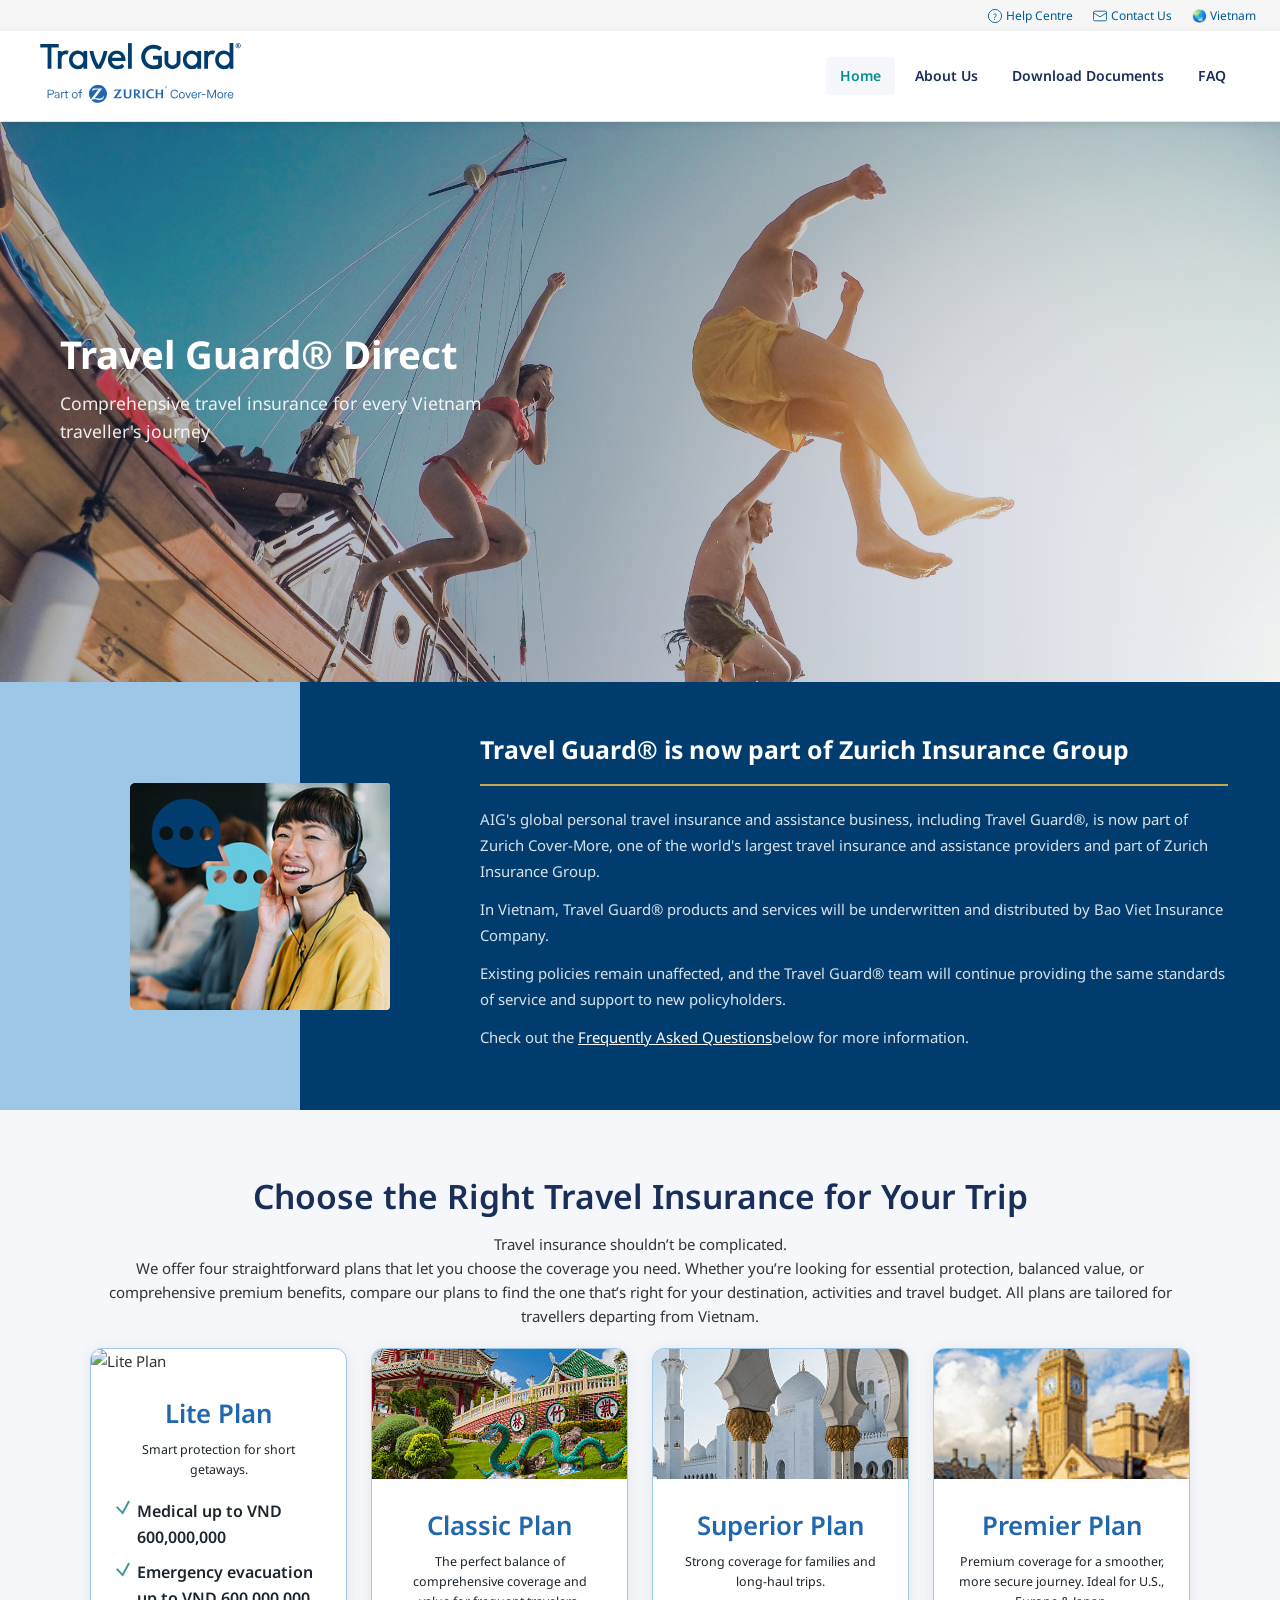
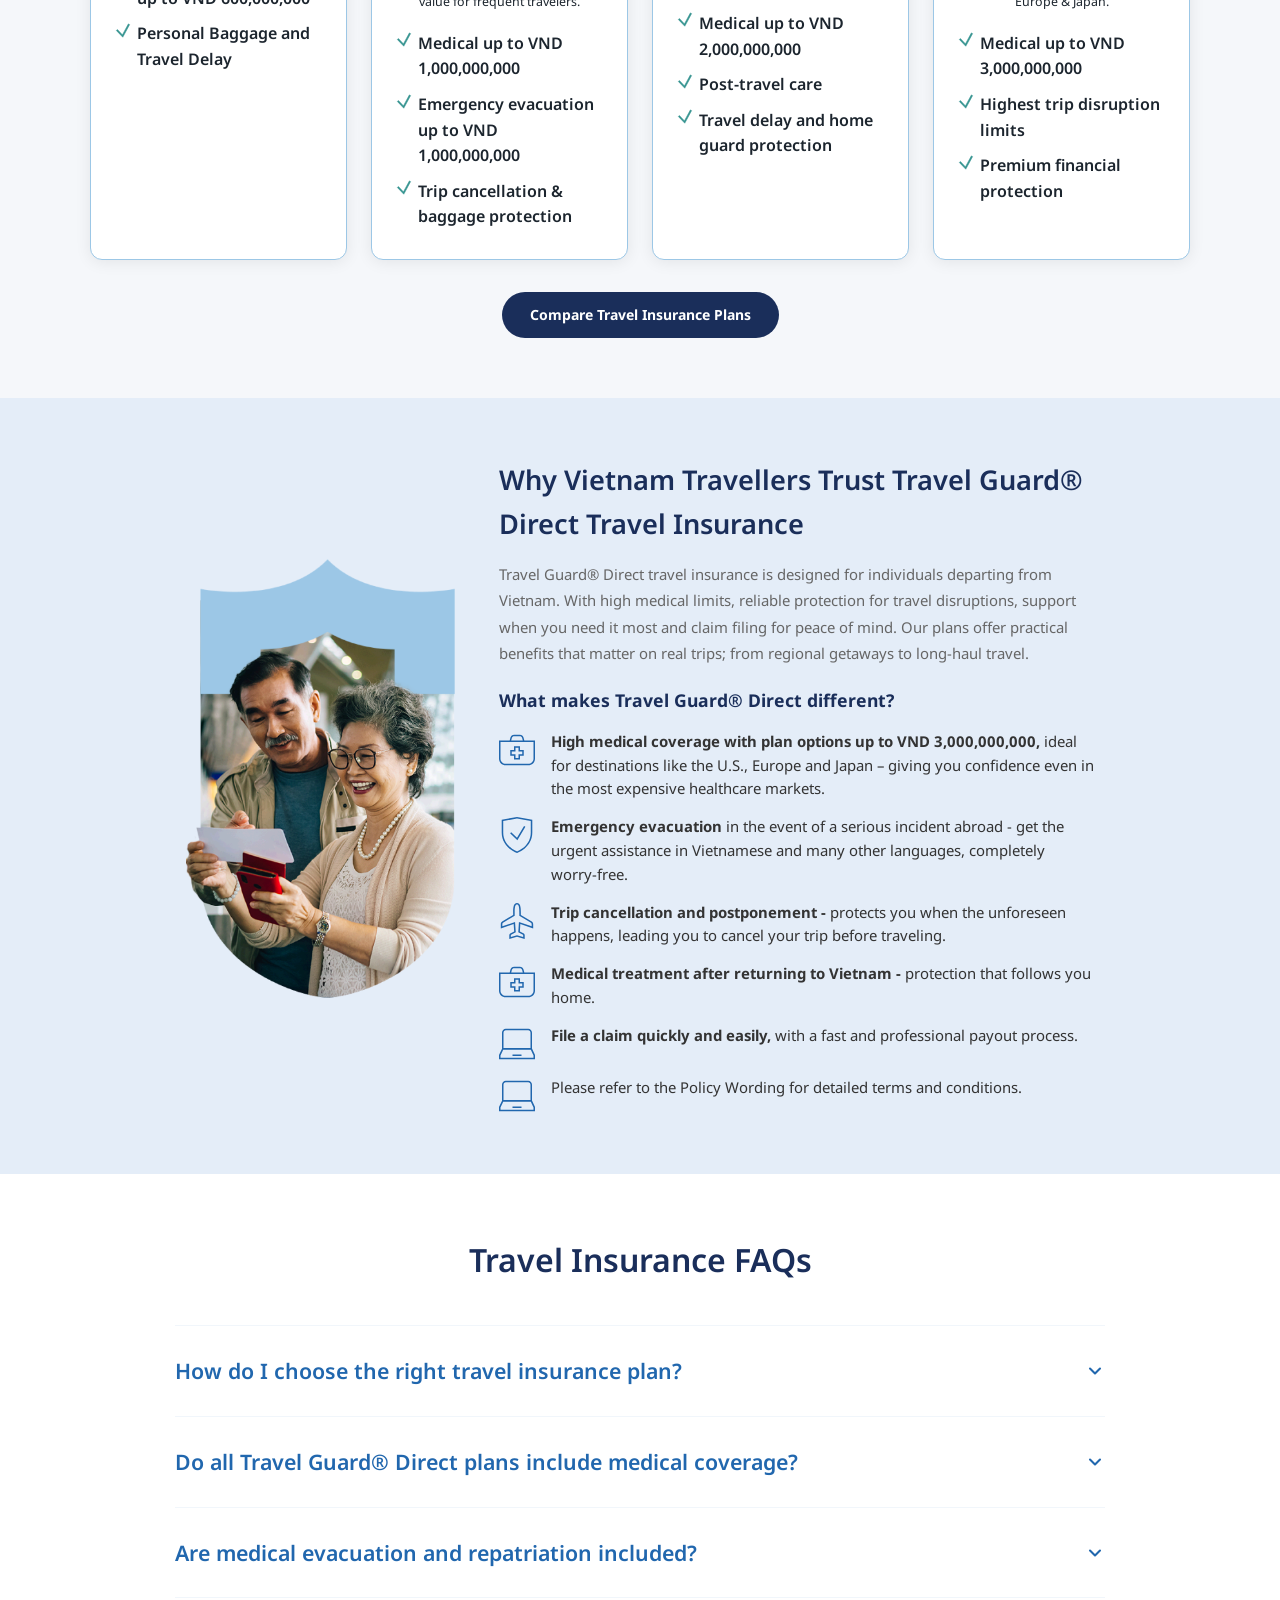
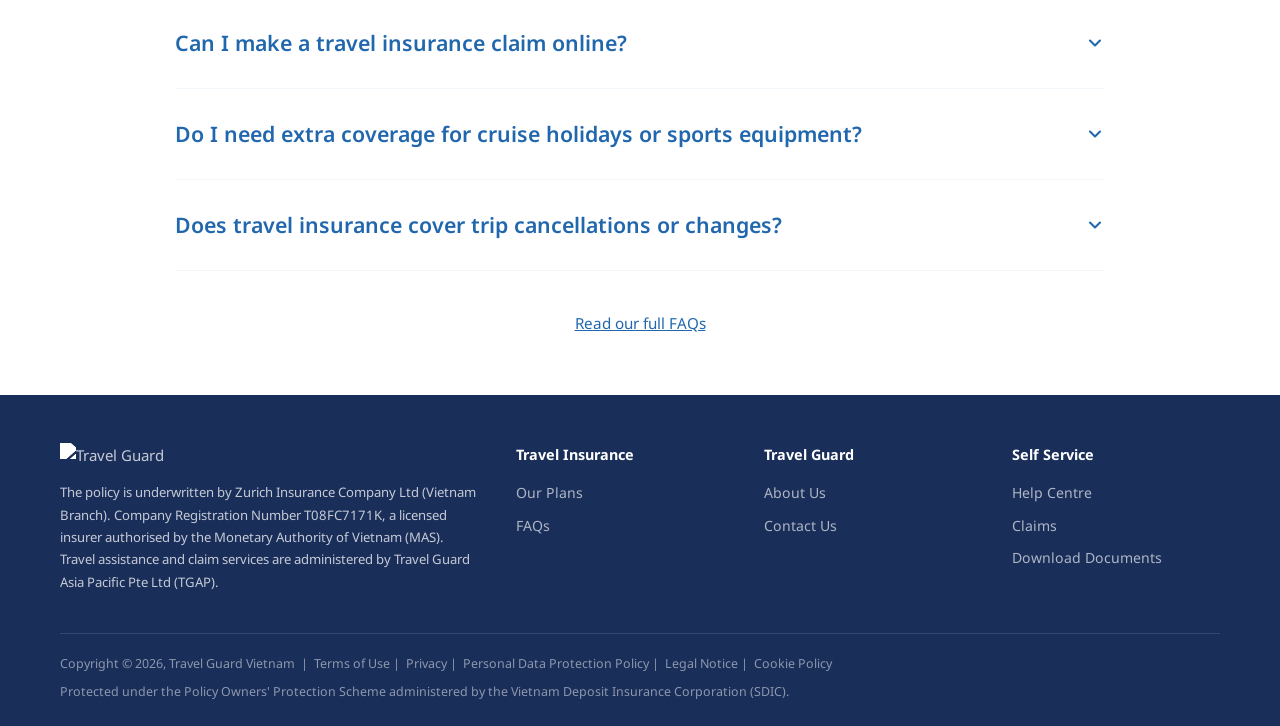
==== commit a7a4c124: "remove golf & cruise menu" ====
--- a/index.html
+++ b/index.html
@@ -421,8 +421,7 @@
           <h5>Travel Insurance</h5>
           <ul>
             <li><a href="plans.html">Our Plans</a></li>
-            <li><a href="plans.html">Cruise Vacation Benefits</a></li>
-            <li><a href="plans.html">Golf &amp; Sporting Equipment</a></li>
+
             <li><a href="faq.html">FAQs</a></li>
           </ul>
         </div>
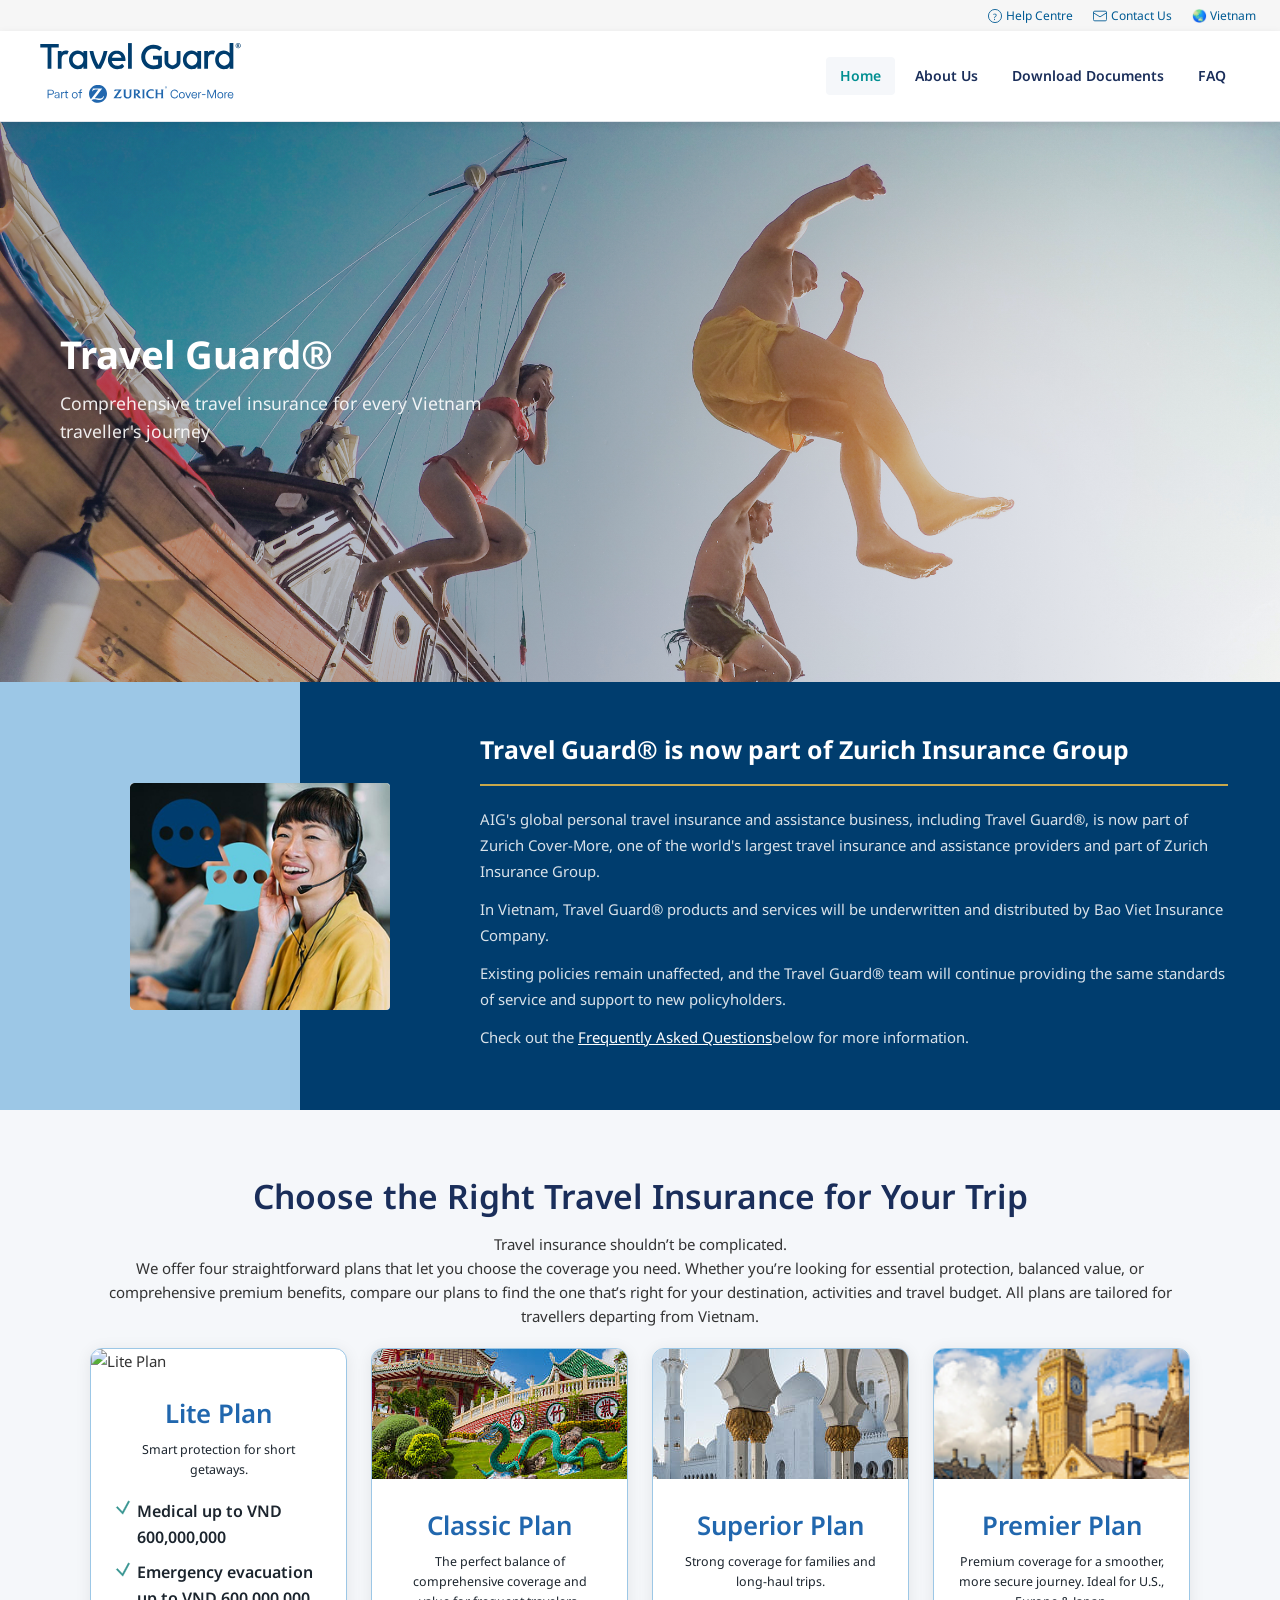
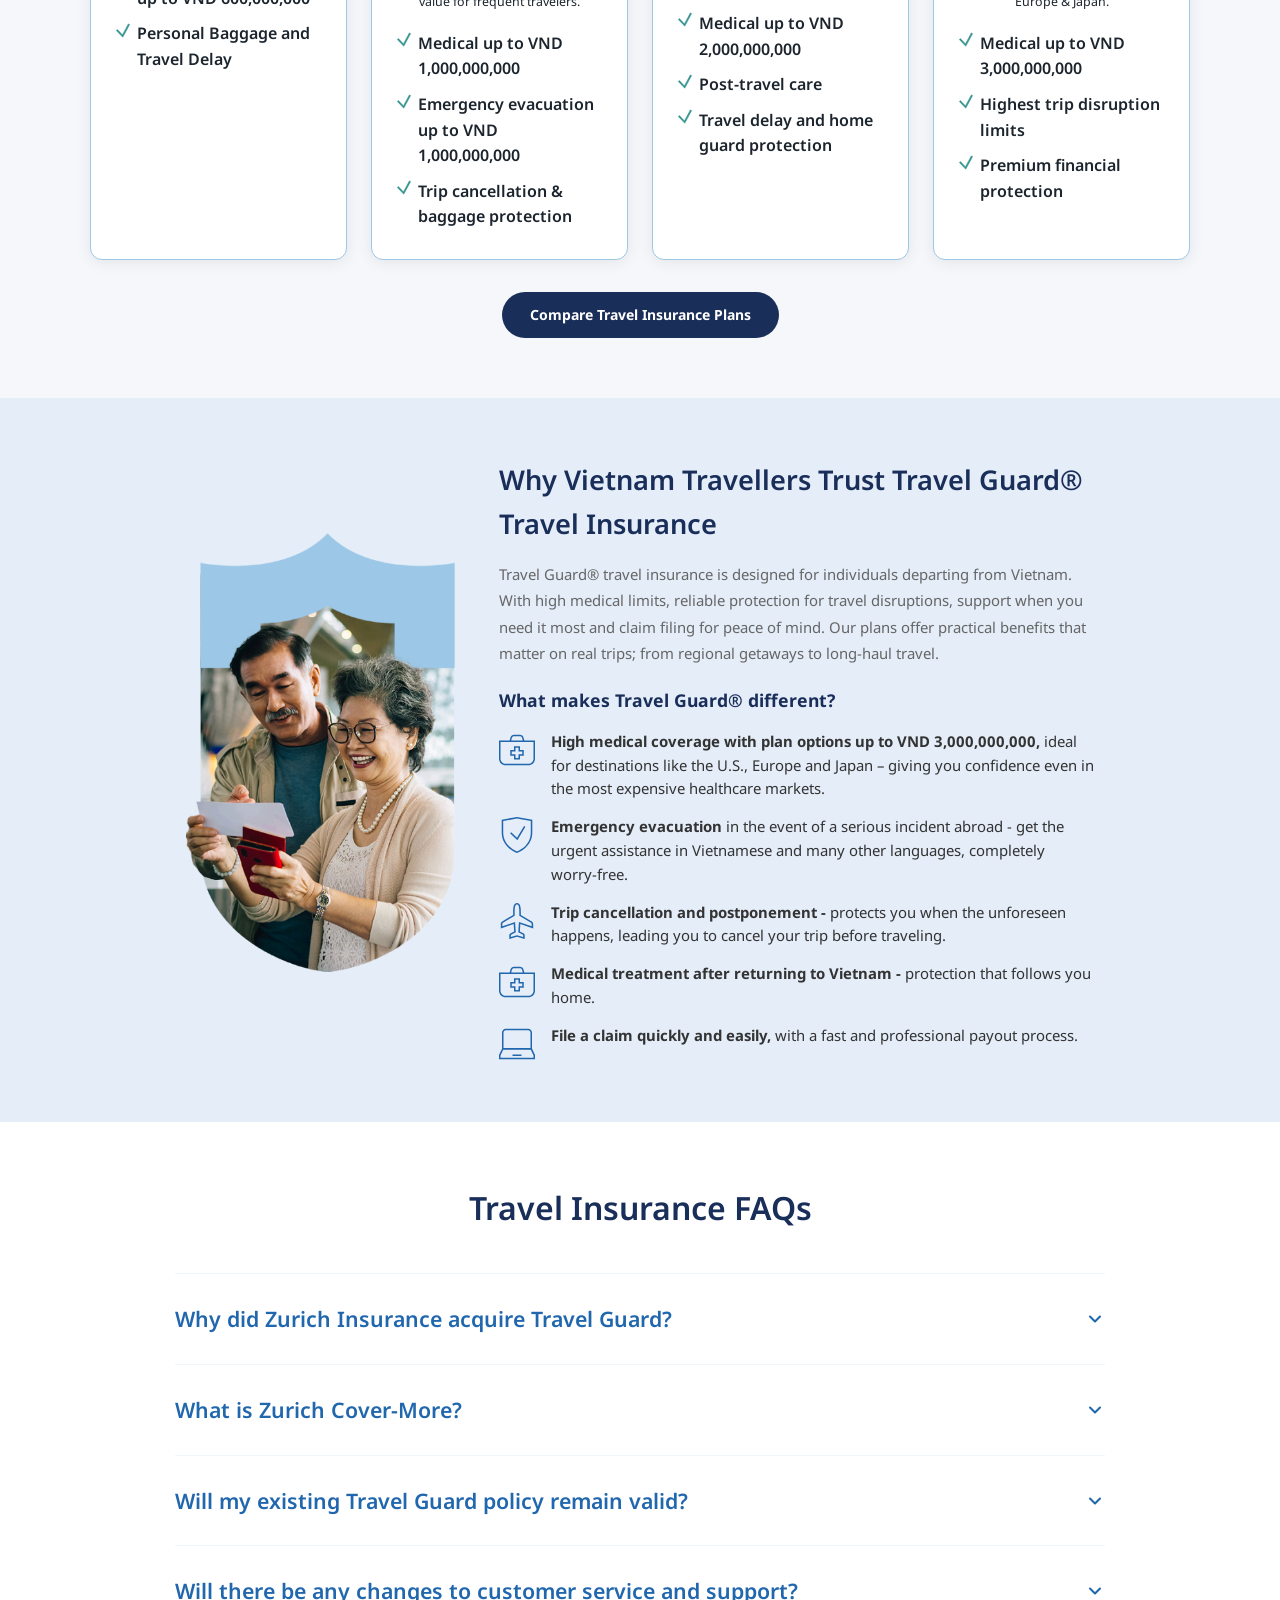
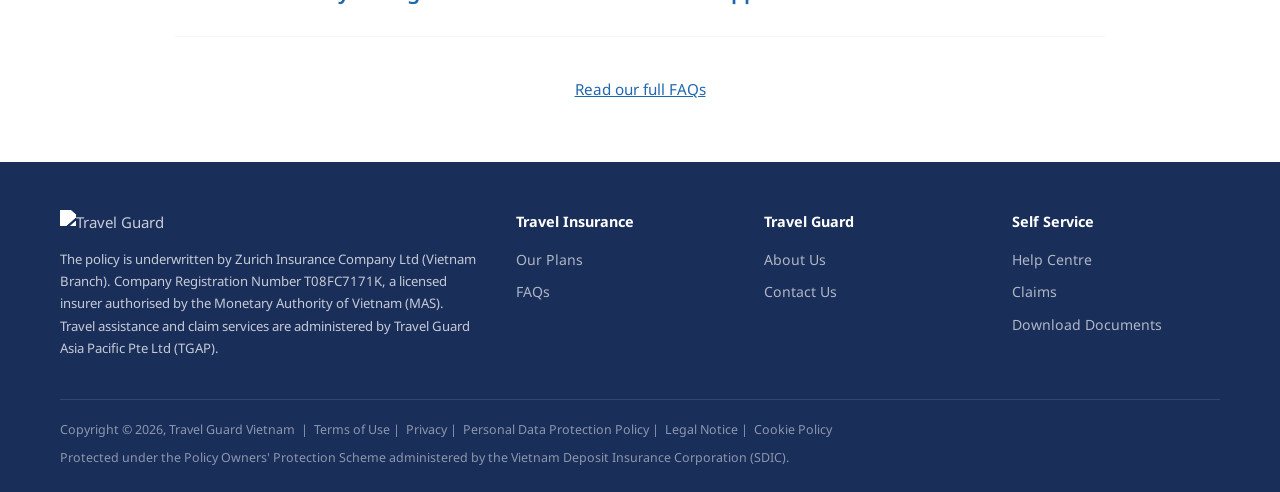
==== commit fc05ab11: "uodate faq page & homepage" ====
--- a/index.html
+++ b/index.html
@@ -3,7 +3,7 @@
   <head>
     <meta charset="UTF-8" />
     <meta name="viewport" content="width=device-width, initial-scale=1.0" />
-    <title>Travel Guard® Direct – Travel Insurance Vietnam</title>
+    <title>Travel Guard® – Travel Insurance Vietnam</title>
     <link rel="preconnect" href="https://fonts.googleapis.com" />
     <link rel="preconnect" href="https://fonts.gstatic.com" crossorigin />
     <link
@@ -66,7 +66,7 @@
     </header>
     <div class="hero">
       <div class="hero-content">
-        <h1>Travel Guard® Direct</h1>
+        <h1>Travel Guard®</h1>
         <p>
           Comprehensive travel insurance for every Vietnam traveller's journey
         </p>
@@ -185,17 +185,17 @@
       </div>
       <div class="why-trust-content">
         <h2 class="section-title">
-          Why Vietnam Travellers Trust Travel Guard® Direct Travel Insurance
+          Why Vietnam Travellers Trust Travel Guard® Travel Insurance
         </h2>
         <p class="why-trust-desc">
-          Travel Guard® Direct travel insurance is designed for individuals
+          Travel Guard® travel insurance is designed for individuals
           departing from Vietnam. With high medical limits, reliable protection
           for travel disruptions, support when you need it most and claim filing
           for peace of mind. Our plans offer practical benefits that matter on
           real trips; from regional getaways to long-haul travel.
         </p>
         <h3 class="why-trust-subtitle">
-          What makes Travel Guard® Direct different?
+          What makes Travel Guard® different?
         </h3>
         <ul class="why-trust-list">
           <li>
@@ -239,13 +239,6 @@
               with a fast and professional payout process.
             </div>
           </li>
-          <li>
-            <img src="/images/icons/icon-laptop.svg" alt="" />
-            <div>
-              Please refer to the Policy Wording for detailed terms and
-              conditions.
-            </div>
-          </li>
         </ul>
       </div>
     </div>
@@ -259,7 +252,7 @@
       <div class="faq-list">
         <div class="faq-item">
           <button class="faq-question" onclick="toggleFaq(this)">
-            How do I choose the right travel insurance plan?
+            Why did Zurich Insurance acquire Travel Guard?
             <svg
               class="faq-icon"
               viewBox="0 0 24 24"
@@ -273,19 +266,15 @@
             </svg>
           </button>
           <div class="faq-answer">
-            When comparing travel insurance plans, consider your destination,
-            trip value and travel style.<br /><br />For regional getaways, the
-            Basic Plan offers essential protection at a budget-friendly
-            price.<br />For long-haul trips or family holidays, the Enhanced
-            Plan provides higher medical limits and coverage for interruptions
-            or financial default.<br />For premium travel, cruises and luxury
-            itineraries, the Supreme Plan offers the highest medical limits and
-            the broadest financial protection.
+            In December 2024, Zurich Insurance Group acquired AIG's global
+            personal travel insurance and assistance businesses, including
+            Travel Guard. This acquisition strengthens Zurich's travel
+            insurance capabilities and expands its global footprint.
           </div>
         </div>
         <div class="faq-item">
           <button class="faq-question" onclick="toggleFaq(this)">
-            Do all Travel Guard® Direct plans include medical coverage?
+            What is Zurich Cover-More?
             <svg
               class="faq-icon"
               viewBox="0 0 24 24"
@@ -299,16 +288,15 @@
             </svg>
           </button>
           <div class="faq-answer">
-            Yes. All plans include overseas medical coverage, with increasing
-            limits from S$100,000 (Basic) to S$1,000,000 (Enhanced) and
-            S$2,000,000 (Supreme) for travellers under age 70. Higher tiers also
-            include extra benefits such as post-travel medical treatment in
-            Vietnam.
+            Zurich Cover-More is the combined entity formed by bringing
+            together Travel Guard with Zurich's existing travel insurance
+            businesses, Cover-More Group. It will operate globally under this
+            umbrella.
           </div>
         </div>
         <div class="faq-item">
           <button class="faq-question" onclick="toggleFaq(this)">
-            Are medical evacuation and repatriation included?
+            Will my existing Travel Guard policy remain valid?
             <svg
               class="faq-icon"
               viewBox="0 0 24 24"
@@ -322,15 +310,13 @@
             </svg>
           </button>
           <div class="faq-answer">
-            Yes. All plans include emergency medical evacuation. The Enhanced
-            and Supreme Plans offer unlimited evacuation coverage, which can be
-            especially important for cruises, remote destinations or countries
-            with high healthcare costs.
+            Existing policyholders will continue to be covered and serviced in
+            accordance with their current policy terms and conditions.
           </div>
         </div>
         <div class="faq-item">
           <button class="faq-question" onclick="toggleFaq(this)">
-            Can I make a travel insurance claim online?
+            Will there be any changes to customer service and support?
             <svg
               class="faq-icon"
               viewBox="0 0 24 24"
@@ -344,53 +330,14 @@
             </svg>
           </button>
           <div class="faq-answer">
-            Yes. All plans include fast, hassle-free online claims support. You
-            can submit and track your claim digitally, making it quick and
-            convenient for Vietnam travellers.
-          </div>
-        </div>
-        <div class="faq-item">
-          <button class="faq-question" onclick="toggleFaq(this)">
-            Do I need extra coverage for cruise holidays or sports equipment?
-            <svg
-              class="faq-icon"
-              viewBox="0 0 24 24"
-              fill="none"
-              stroke="currentColor"
-              stroke-width="2.5"
-              stroke-linecap="round"
-              stroke-linejoin="round"
-            >
-              <polyline points="6 9 12 15 18 9" />
-            </svg>
-          </button>
-          <div class="faq-answer">
-            Certain cruise travel and sporting activities may require an
-            optional upgrade. The Enhanced and Supreme Plans offer optional
-            protection for cruises and specialised sports equipment for
-            travellers who need premium coverage.
-          </div>
-        </div>
-        <div class="faq-item">
-          <button class="faq-question" onclick="toggleFaq(this)">
-            Does travel insurance cover trip cancellations or changes?
-            <svg
-              class="faq-icon"
-              viewBox="0 0 24 24"
-              fill="none"
-              stroke="currentColor"
-              stroke-width="2.5"
-              stroke-linecap="round"
-              stroke-linejoin="round"
-            >
-              <polyline points="6 9 12 15 18 9" />
-            </svg>
-          </button>
-          <div class="faq-answer">
-            Yes. All plans include coverage for pre-departure trip cancellation.
-            The Enhanced and Supreme Plans also include trip alterations, trip
-            interruption and travel supplier financial default — providing
-            protection for more complex or prepaid travel plans.
+            <p>
+              For policies issued prior to May 31, 2026, you may still contact
+              AIG for assistance.
+            </p>
+            <p>
+              For policies issued on or after June 1, 2026, you will be
+              assisted by the Travel Guard Vietnam team.
+            </p>
           </div>
         </div>
       </div>
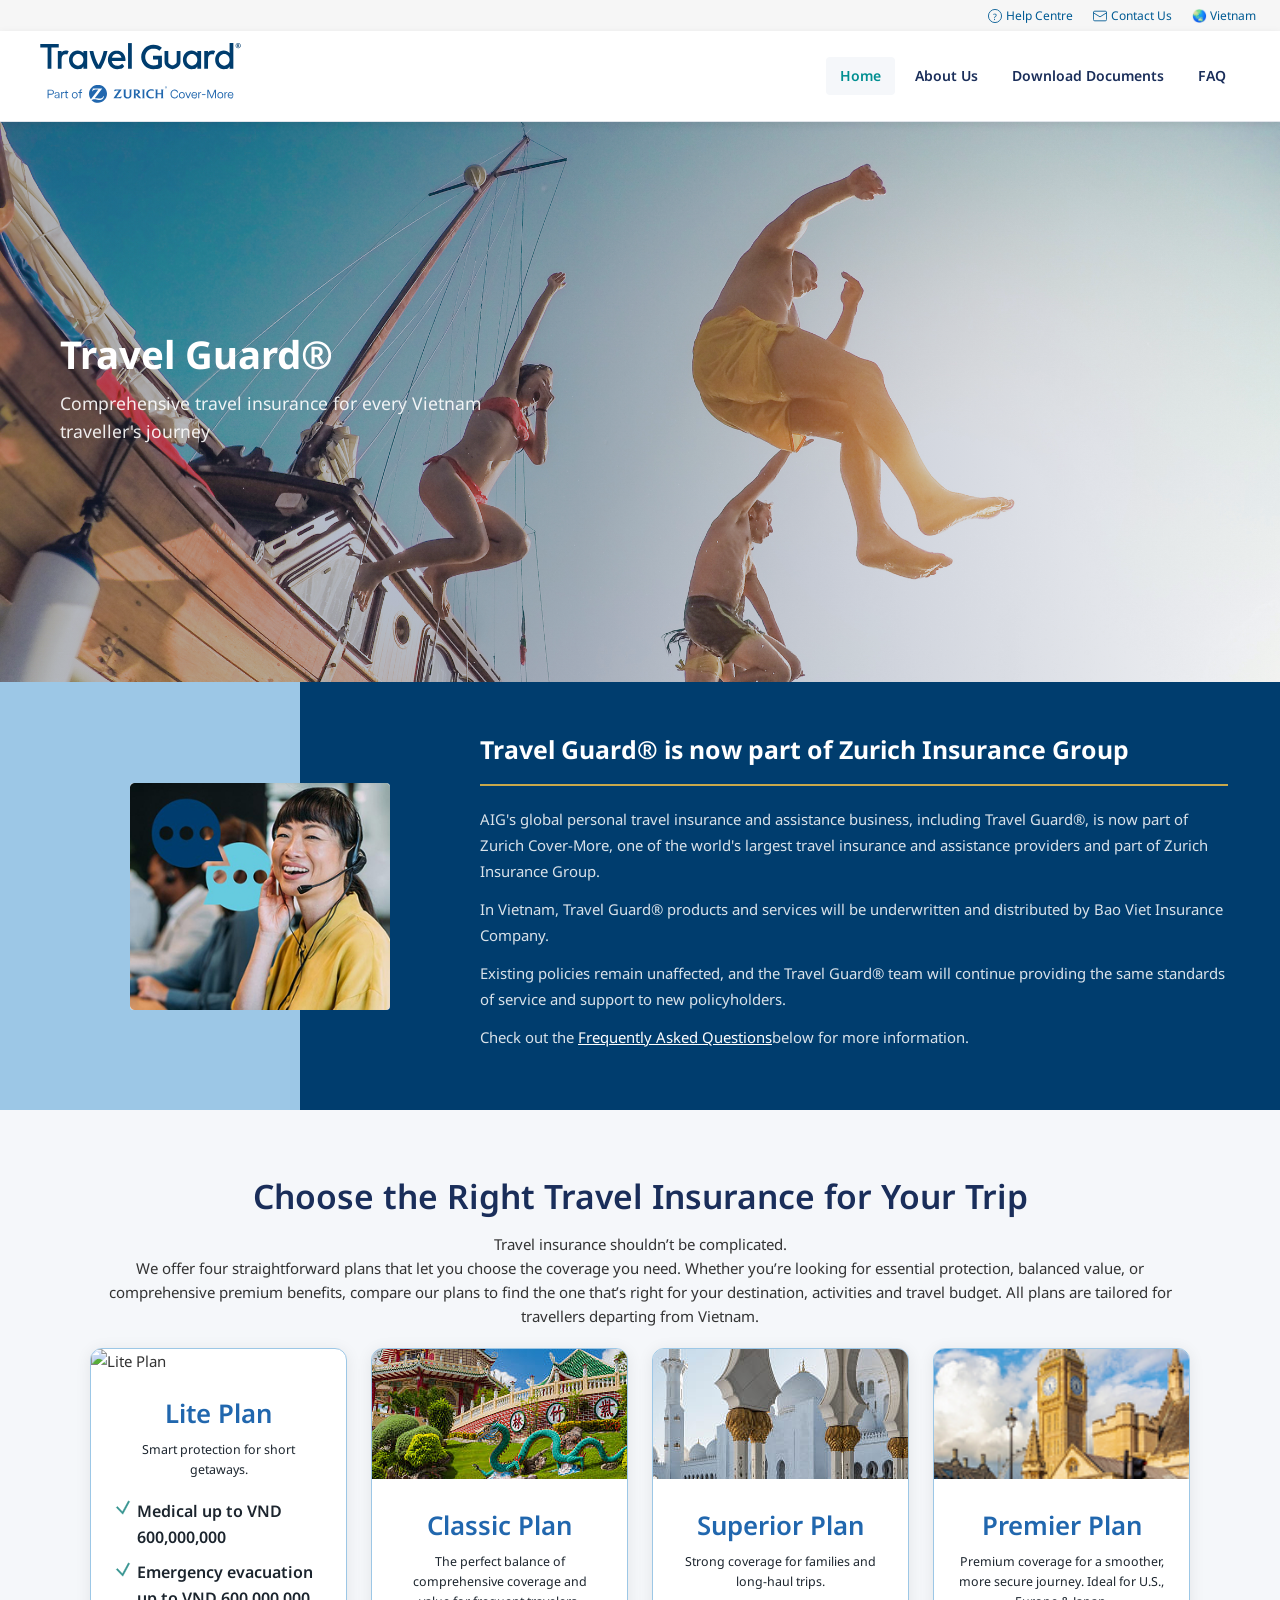
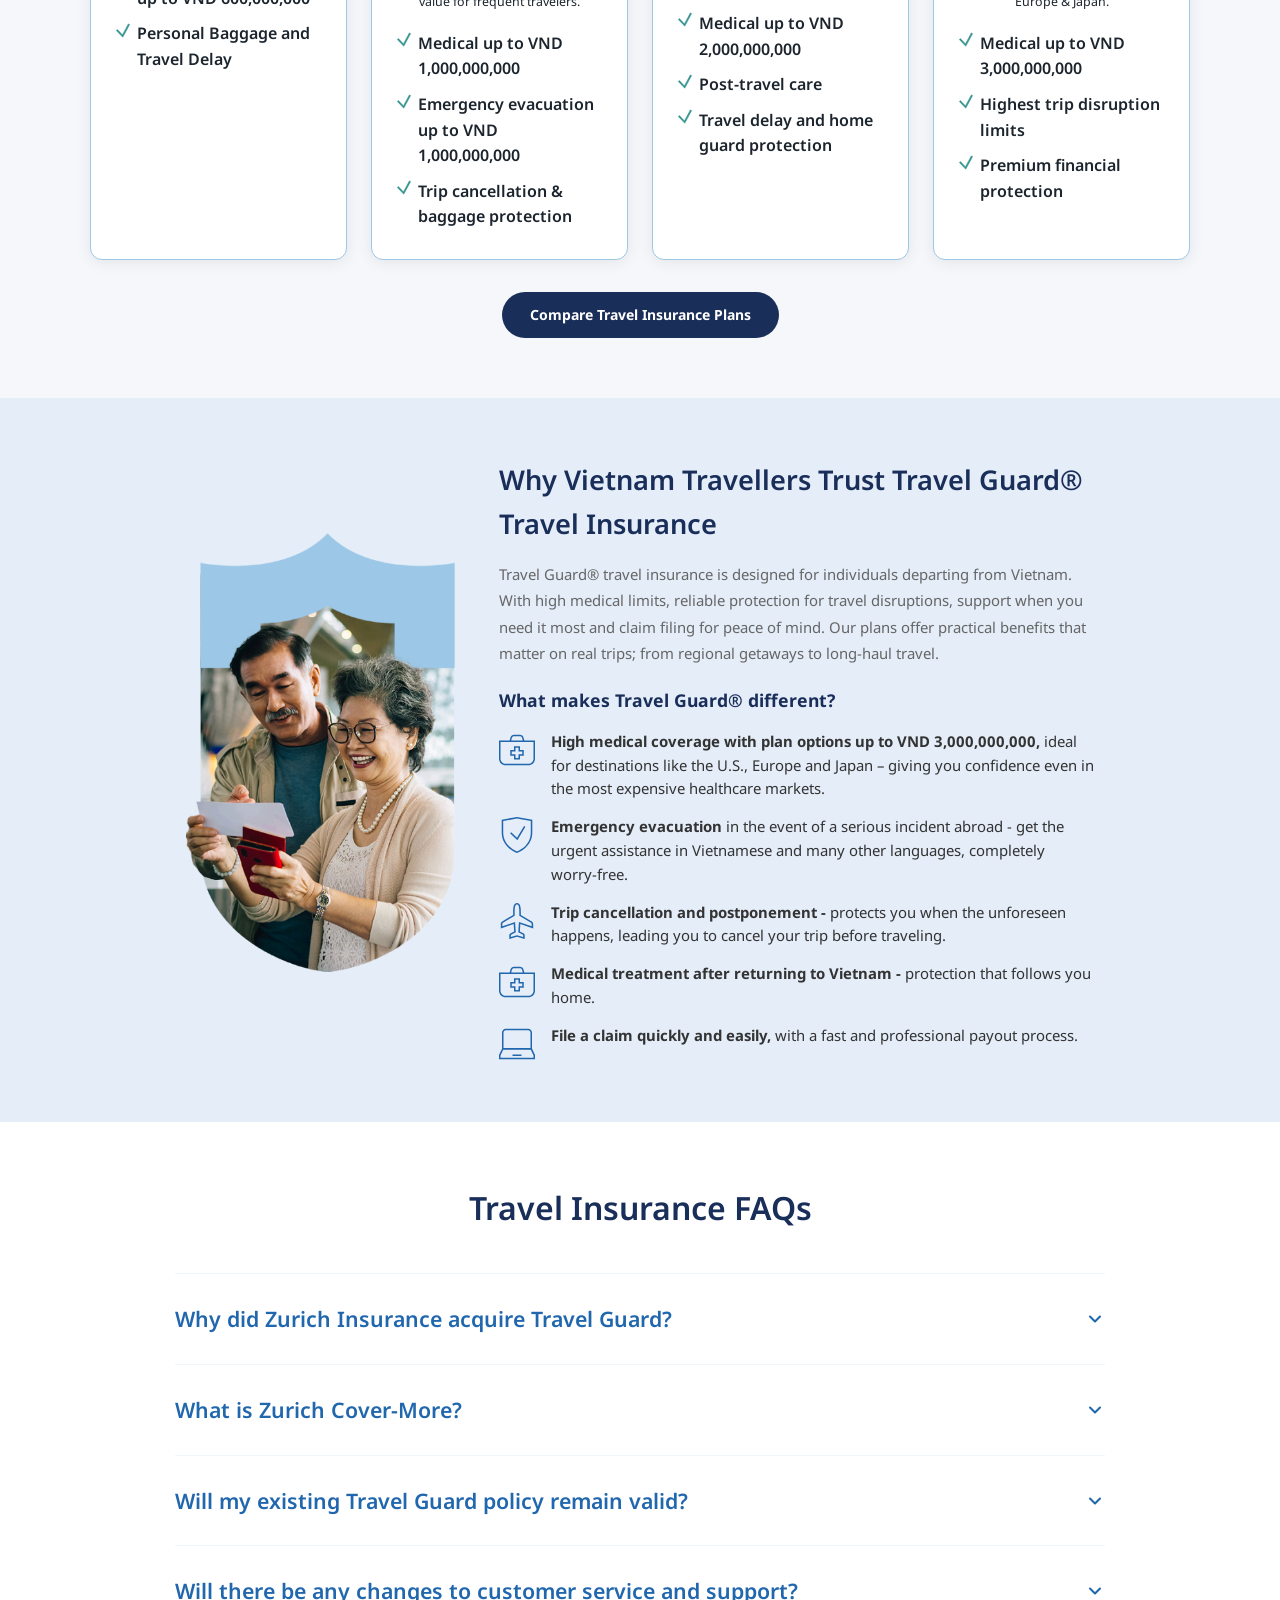
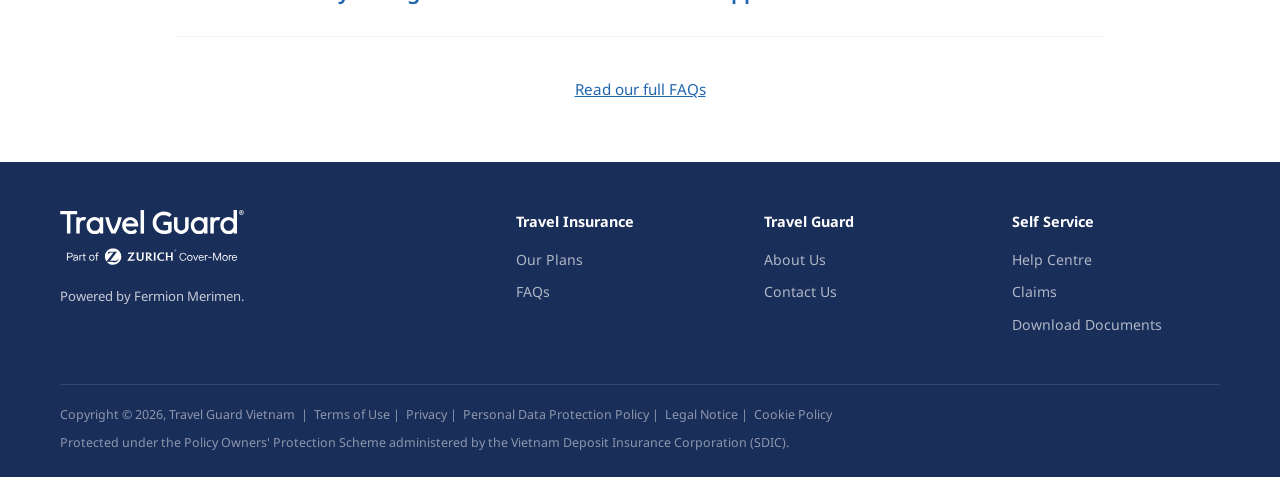
==== commit 946ec9ed: "updated plan table" ====
--- a/index.html
+++ b/index.html
@@ -188,15 +188,13 @@
           Why Vietnam Travellers Trust Travel Guard® Travel Insurance
         </h2>
         <p class="why-trust-desc">
-          Travel Guard® travel insurance is designed for individuals
-          departing from Vietnam. With high medical limits, reliable protection
-          for travel disruptions, support when you need it most and claim filing
-          for peace of mind. Our plans offer practical benefits that matter on
-          real trips; from regional getaways to long-haul travel.
-        </p>
-        <h3 class="why-trust-subtitle">
-          What makes Travel Guard® different?
-        </h3>
+          Travel Guard® travel insurance is designed for individuals departing
+          from Vietnam. With high medical limits, reliable protection for travel
+          disruptions, support when you need it most and claim filing for peace
+          of mind. Our plans offer practical benefits that matter on real trips;
+          from regional getaways to long-haul travel.
+        </p>
+        <h3 class="why-trust-subtitle">What makes Travel Guard® different?</h3>
         <ul class="why-trust-list">
           <li>
             <img src="/images/icons/icon-medical.svg" alt="" />
@@ -268,8 +266,8 @@
           <div class="faq-answer">
             In December 2024, Zurich Insurance Group acquired AIG's global
             personal travel insurance and assistance businesses, including
-            Travel Guard. This acquisition strengthens Zurich's travel
-            insurance capabilities and expands its global footprint.
+            Travel Guard. This acquisition strengthens Zurich's travel insurance
+            capabilities and expands its global footprint.
           </div>
         </div>
         <div class="faq-item">
@@ -288,10 +286,9 @@
             </svg>
           </button>
           <div class="faq-answer">
-            Zurich Cover-More is the combined entity formed by bringing
-            together Travel Guard with Zurich's existing travel insurance
-            businesses, Cover-More Group. It will operate globally under this
-            umbrella.
+            Zurich Cover-More is the combined entity formed by bringing together
+            Travel Guard with Zurich's existing travel insurance businesses,
+            Cover-More Group. It will operate globally under this umbrella.
           </div>
         </div>
         <div class="faq-item">
@@ -335,8 +332,8 @@
               AIG for assistance.
             </p>
             <p>
-              For policies issued on or after June 1, 2026, you will be
-              assisted by the Travel Guard Vietnam team.
+              For policies issued on or after June 1, 2026, you will be assisted
+              by the Travel Guard Vietnam team.
             </p>
           </div>
         </div>
@@ -352,17 +349,8 @@
     <footer>
       <div class="footer-grid">
         <div class="footer-brand">
-          <img
-            src="https://www.travelguard.com.sg/content/dam/common-logos/zurich/CM_Travel_Guard_v_RGB.svg"
-            alt="Travel Guard"
-          />
-          <p>
-            The policy is underwritten by Zurich Insurance Company Ltd (Vietnam
-            Branch). Company Registration Number T08FC7171K, a licensed insurer
-            authorised by the Monetary Authority of Vietnam (MAS). Travel
-            assistance and claim services are administered by Travel Guard Asia
-            Pacific Pte Ltd (TGAP).
-          </p>
+          <img src="/images/CM_Travel_Guard_v_RGB.svg" alt="Travel Guard" />
+          <p>Powered by Fermion Merimen.</p>
         </div>
         <div class="footer-col">
           <h5>Travel Insurance</h5>
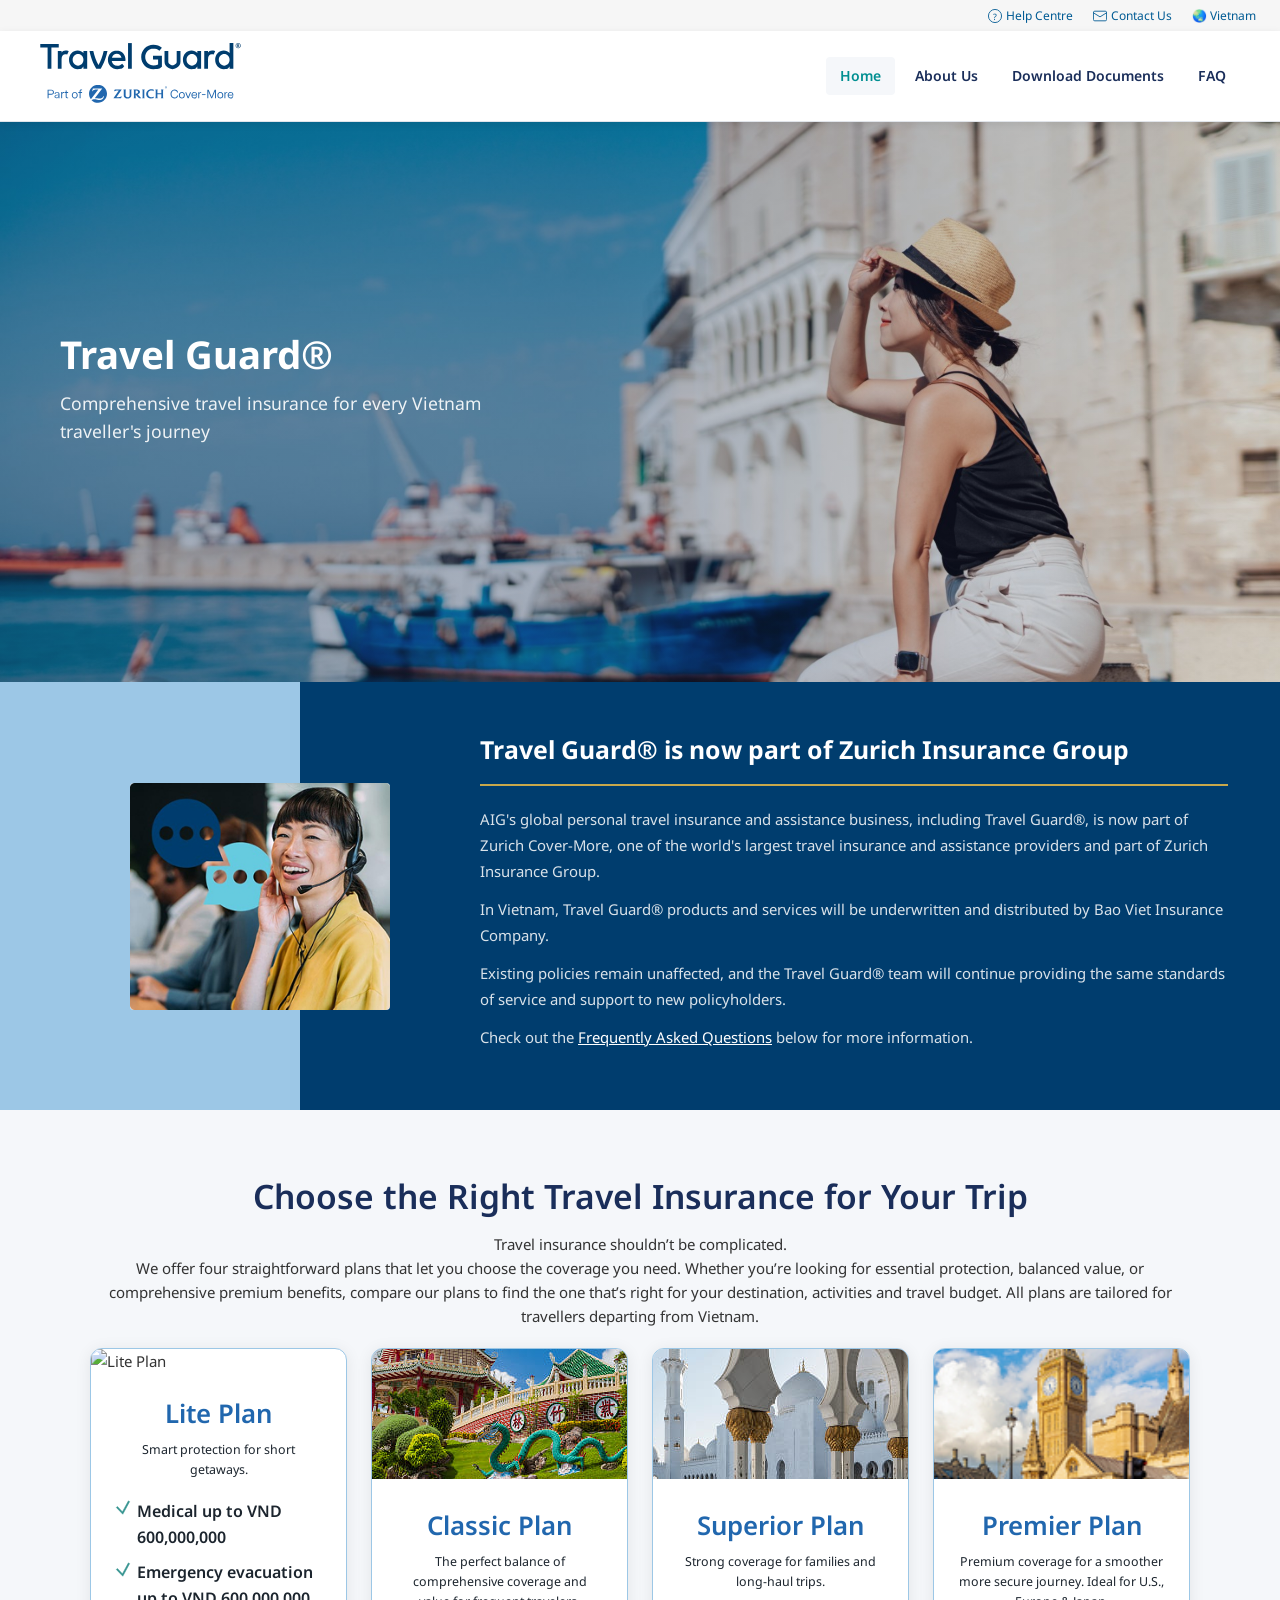
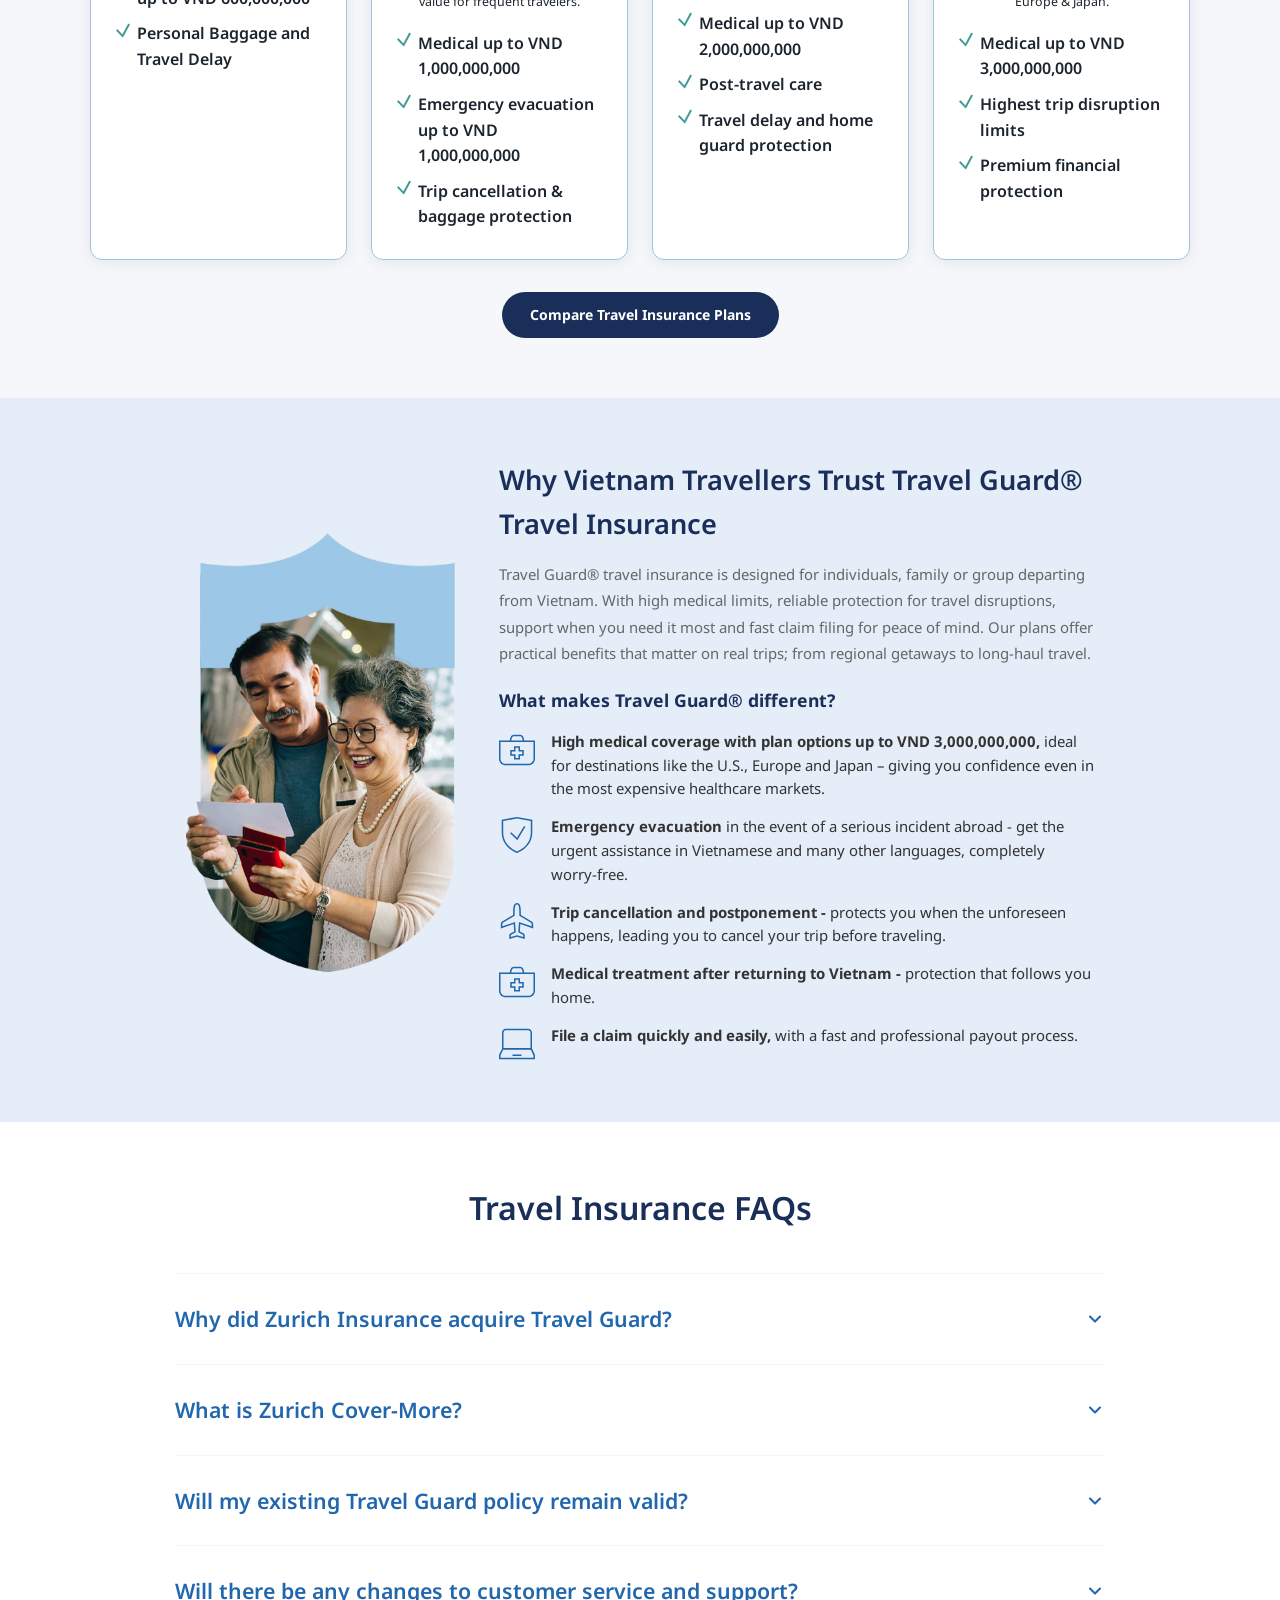
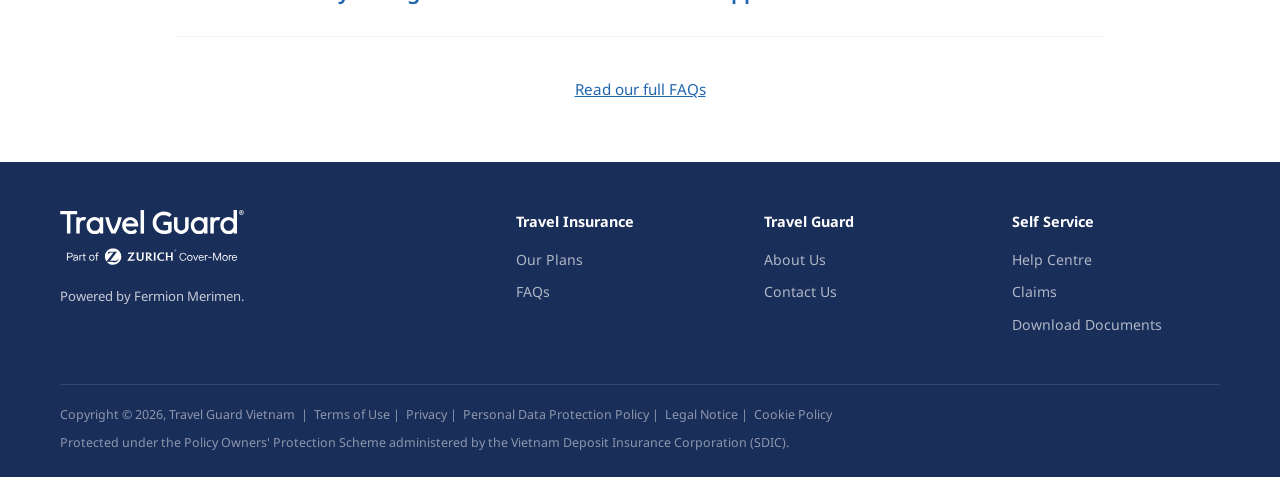
==== commit 3d8ba675: "fixes 12-may-2026" ====
--- a/index.html
+++ b/index.html
@@ -95,7 +95,7 @@
           policyholders.
         </p>
         <p>
-          Check out the <a href="faq.html">Frequently Asked Questions</a>below
+          Check out the <a href="faq.html">Frequently Asked Questions</a> below
           for more information.
         </p>
       </div>
@@ -161,7 +161,7 @@
             <div class="plan-card-body">
               <h3>Premier Plan</h3>
               <p>
-                Premium coverage for a smoother, more secure journey. Ideal for
+                Premium coverage for a smoother more secure journey. Ideal for
                 U.S., Europe &amp; Japan.
               </p>
               <ul>
@@ -188,11 +188,12 @@
           Why Vietnam Travellers Trust Travel Guard® Travel Insurance
         </h2>
         <p class="why-trust-desc">
-          Travel Guard® travel insurance is designed for individuals departing
-          from Vietnam. With high medical limits, reliable protection for travel
-          disruptions, support when you need it most and claim filing for peace
-          of mind. Our plans offer practical benefits that matter on real trips;
-          from regional getaways to long-haul travel.
+          Travel Guard® travel insurance is designed for individuals, family or
+          group departing from Vietnam. With high medical limits, reliable
+          protection for travel disruptions, support when you need it most and
+          fast claim filing for peace of mind. Our plans offer practical
+          benefits that matter on real trips; from regional getaways to
+          long-haul travel.
         </p>
         <h3 class="why-trust-subtitle">What makes Travel Guard® different?</h3>
         <ul class="why-trust-list">
--- a/css/styles.css
+++ b/css/styles.css
@@ -1,5 +1,3 @@
-@import url('https://fonts.googleapis.com/css2?family=Noto+Sans:ital,wght@0,300;0,400;0,600;0,700;1,400&display=swap');
-
 @font-face {
   font-family: 'Hinge Icons';
   src: url('/fonts/hinge-icons.woff') format('woff'),
@@ -66,7 +64,7 @@
 
 /* ── HERO ── */
 .hero {
-  background: url('/images/homepage-hero.jpg') center 20%/cover no-repeat;
+  background: url('/images/homepage-hero.jpg') center center/cover no-repeat;
   min-height: 560px;
   display: flex;
   align-items: center;
@@ -524,7 +522,7 @@
 .about-stat { text-align: center; }
 .about-stat h3 { font-size: 2rem; color: var(--teal-dark); font-weight: 700; }
 .about-stat p { font-size: 0.88rem; color: var(--text-muted); }
-.about-mission-grid { display: grid; grid-template-columns: 1fr 1fr 1fr; gap: 32px; margin-top: 28px; }
+.about-mission-grid { display: grid; grid-template-columns: 1fr 1fr; gap: 32px; margin-top: 28px; }
 .about-mission-item h3 { font-size: 1.05rem; color: var(--navy); font-weight: 700; margin-bottom: 8px; }
 .about-mission-item p { font-size: 0.92rem; color: var(--text-muted); line-height: 1.65; }
 
